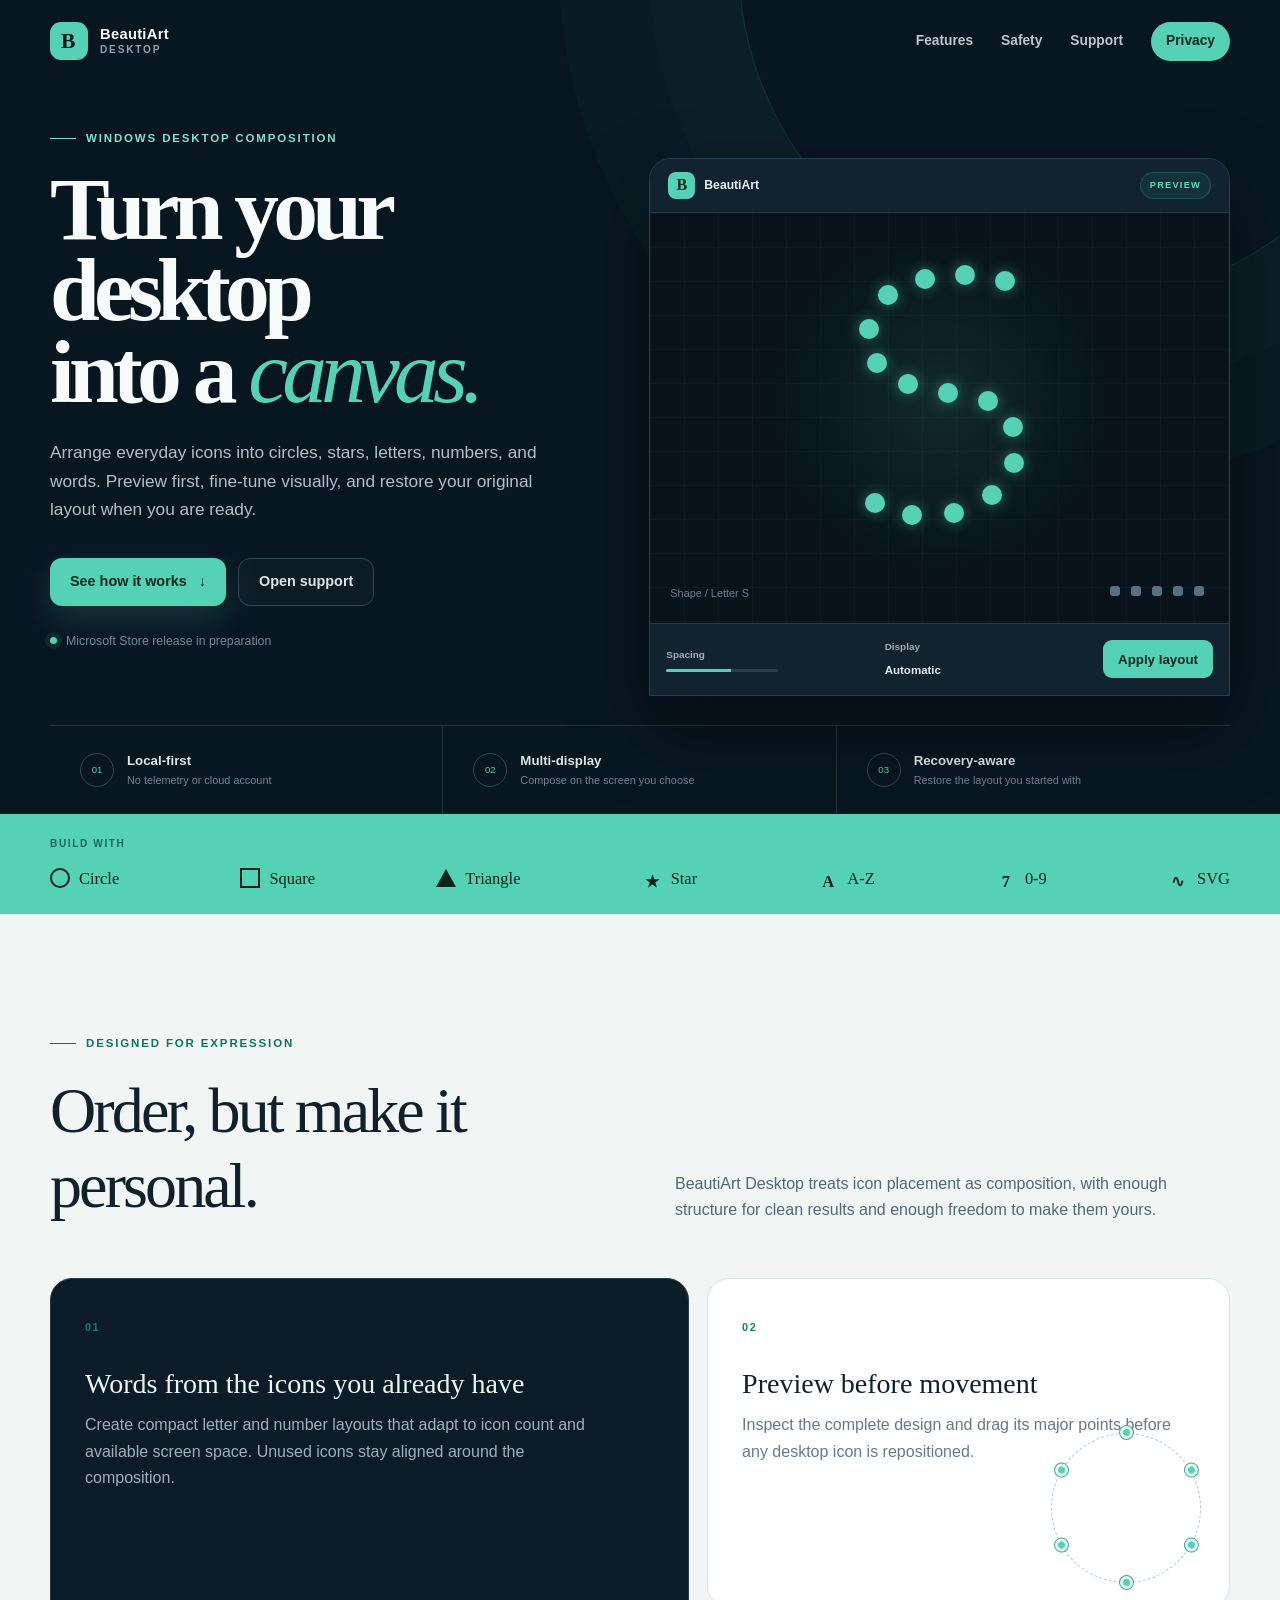
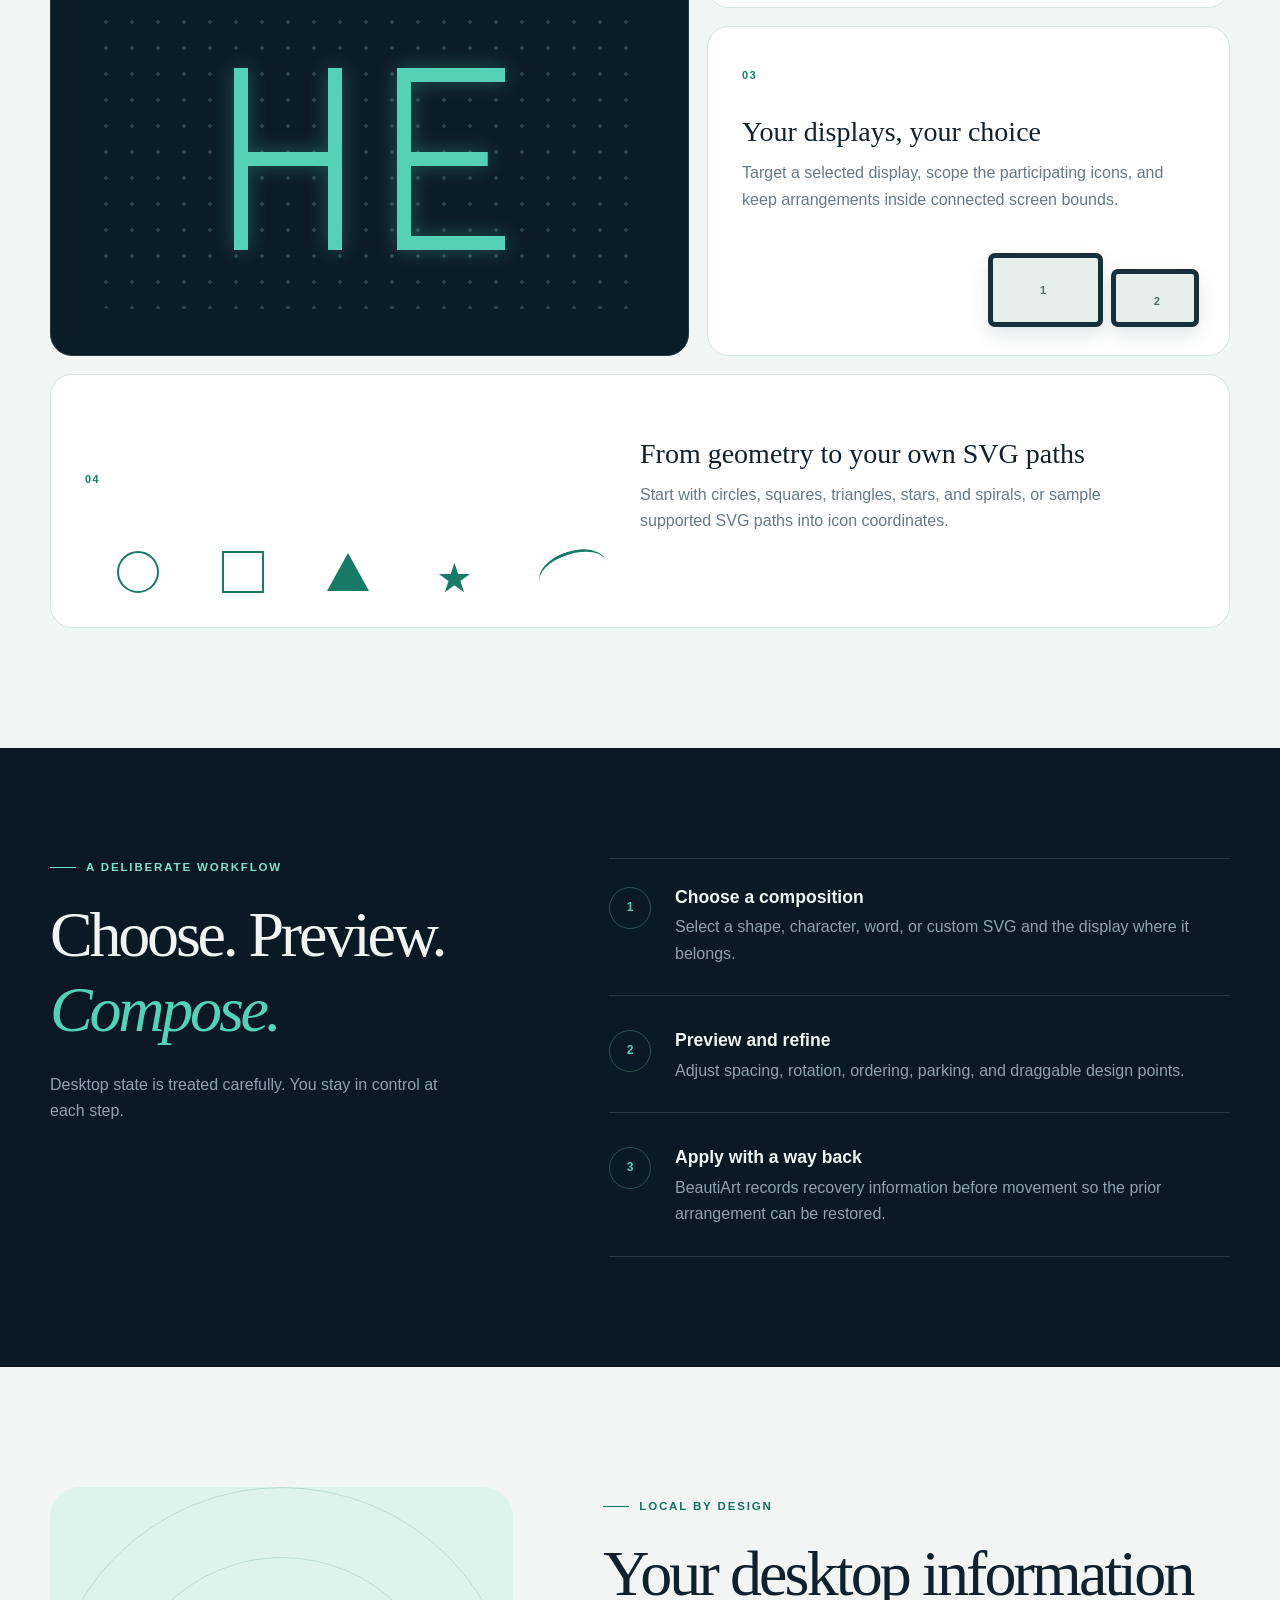
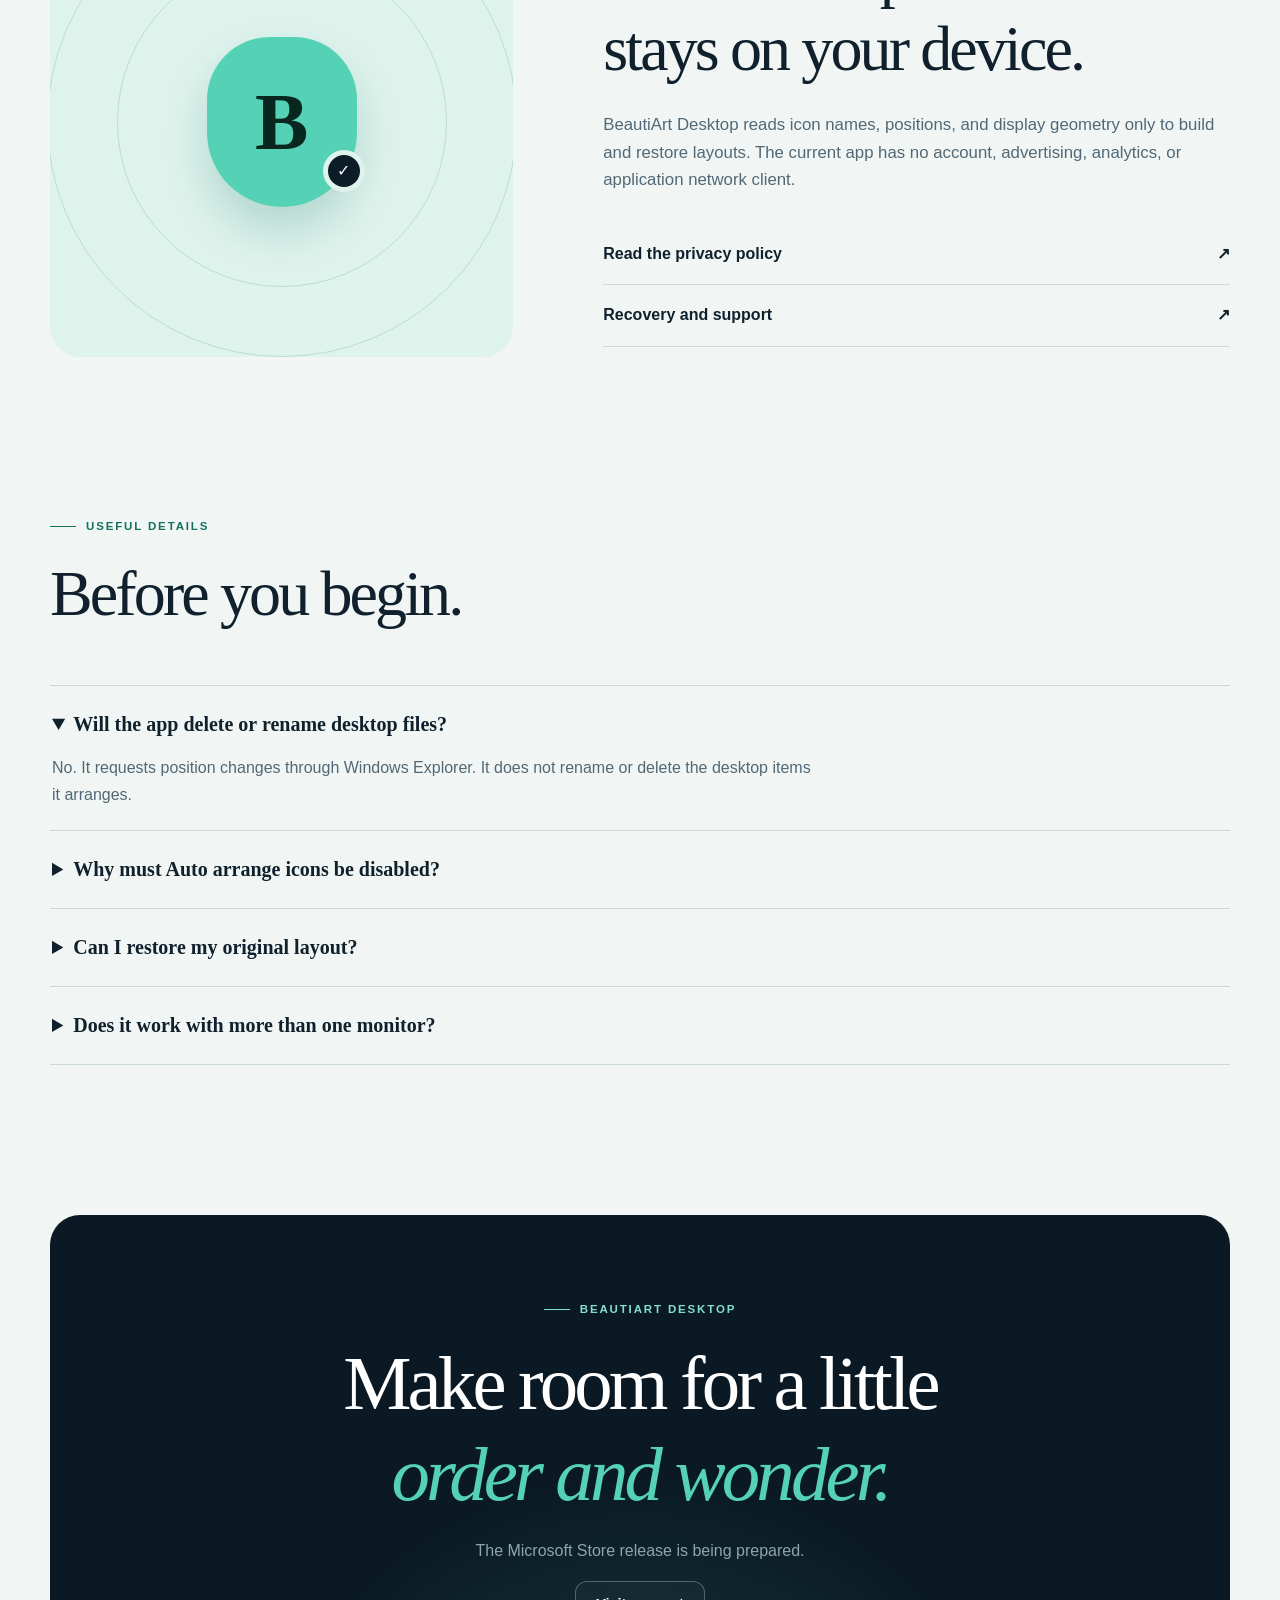
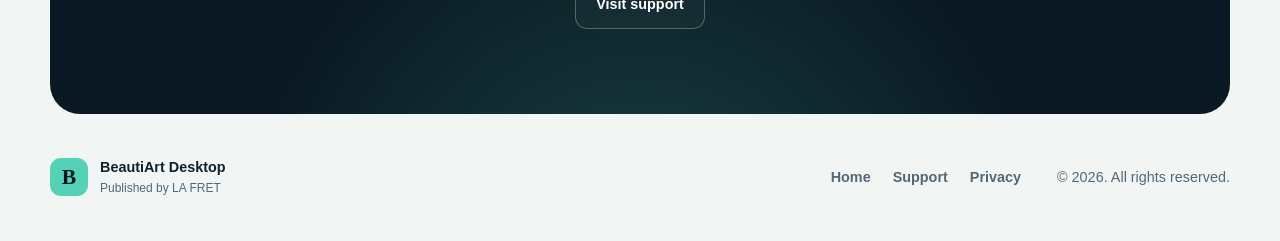
==== index.html @ b1d37833 "Add files via upload" ====
<!doctype html>
<html lang="en">
<head>
  <meta charset="utf-8">
  <meta name="viewport" content="width=device-width, initial-scale=1">
  <meta name="description" content="BeautiArt Desktop turns Windows desktop icons into geometric shapes, text, and custom visual layouts.">
  <meta name="theme-color" content="#081620">
  <meta property="og:type" content="website">
  <meta property="og:title" content="BeautiArt Desktop | Shape your desktop">
  <meta property="og:description" content="Arrange Windows desktop icons into artful shapes and words, with preview and recovery built in.">
  <meta property="og:image" content="social-card.png">
  <title>BeautiArt Desktop | Shape your desktop</title>
  <link rel="icon" type="image/png" href="favicon.png">
  <link rel="stylesheet" href="store-pages.css">
</head>
<body class="landing-page">
  <header class="landing-header">
    <nav class="site-nav" aria-label="Primary navigation">
      <a class="brand brand-link" href="index.html" aria-label="BeautiArt Desktop home">
        <span class="mark">B</span>
        <span><strong>BeautiArt</strong><small>Desktop</small></span>
      </a>
      <div class="nav-links">
        <a href="#features">Features</a>
        <a href="#safety">Safety</a>
        <a href="support.html">Support</a>
        <a class="nav-pill" href="privacy-policy.html">Privacy</a>
      </div>
    </nav>

    <div class="hero-shell">
      <div class="hero-copy">
        <p class="eyebrow"><span></span> Windows desktop composition</p>
        <h1>Turn your desktop<br>into a <em>canvas.</em></h1>
        <p class="hero-lede">Arrange everyday icons into circles, stars, letters, numbers, and words. Preview first, fine-tune visually, and restore your original layout when you are ready.</p>
        <div class="hero-actions">
          <a class="primary-button" href="#how-it-works">See how it works <span aria-hidden="true">&#8595;</span></a>
          <a class="secondary-button" href="support.html">Open support</a>
        </div>
        <div class="availability"><span></span> Microsoft Store release in preparation</div>
      </div>

      <div class="desktop-demo" aria-label="Illustration of desktop icons arranged into the letter S">
        <div class="demo-topbar">
          <span class="demo-brand"><i>B</i> BeautiArt</span>
          <span class="demo-status">PREVIEW</span>
        </div>
        <div class="demo-screen">
          <div class="demo-glow"></div>
          <svg class="shape-s" viewBox="0 0 280 300" role="img" aria-label="Icon points forming the letter S">
            <g>
              <circle cx="205" cy="34" r="10"/><circle cx="165" cy="28" r="10"/><circle cx="125" cy="32" r="10"/><circle cx="88" cy="48" r="10"/>
              <circle cx="69" cy="82" r="10"/><circle cx="77" cy="116" r="10"/><circle cx="108" cy="137" r="10"/><circle cx="148" cy="146" r="10"/>
              <circle cx="188" cy="154" r="10"/><circle cx="213" cy="180" r="10"/><circle cx="214" cy="216" r="10"/><circle cx="192" cy="248" r="10"/>
              <circle cx="154" cy="266" r="10"/><circle cx="112" cy="268" r="10"/><circle cx="75" cy="256" r="10"/>
            </g>
          </svg>
          <div class="parked-icons" aria-hidden="true"><i></i><i></i><i></i><i></i><i></i></div>
          <span class="screen-label">Shape / Letter S</span>
        </div>
        <div class="demo-controls" aria-hidden="true">
          <span><b>Spacing</b><i></i></span>
          <span><b>Display</b><strong>Automatic</strong></span>
          <button>Apply layout</button>
        </div>
      </div>
    </div>

    <div class="trust-row" aria-label="Product principles">
      <span><i class="trust-icon">01</i><strong>Local-first</strong><small>No telemetry or cloud account</small></span>
      <span><i class="trust-icon">02</i><strong>Multi-display</strong><small>Compose on the screen you choose</small></span>
      <span><i class="trust-icon">03</i><strong>Recovery-aware</strong><small>Restore the layout you started with</small></span>
    </div>
  </header>

  <main class="landing-main">
    <section class="shape-marquee" aria-label="Available layout types">
      <p>Build with</p>
      <div class="shape-list">
        <span><i class="circle-shape"></i> Circle</span>
        <span><i class="square-shape"></i> Square</span>
        <span><i class="triangle-shape"></i> Triangle</span>
        <span><i class="star-shape">&#9733;</i> Star</span>
        <span><i class="letter-shape">A</i> A-Z</span>
        <span><i class="letter-shape">7</i> 0-9</span>
        <span><i class="path-shape">&#8767;</i> SVG</span>
      </div>
    </section>

    <section class="landing-section feature-section" id="features">
      <div class="section-heading">
        <p class="eyebrow dark"><span></span> Designed for expression</p>
        <h2>Order, but make it personal.</h2>
        <p>BeautiArt Desktop treats icon placement as composition, with enough structure for clean results and enough freedom to make them yours.</p>
      </div>
      <div class="feature-grid">
        <article class="feature-card feature-card-large">
          <span class="feature-number">01</span>
          <h3>Words from the icons you already have</h3>
          <p>Create compact letter and number layouts that adapt to icon count and available screen space. Unused icons stay aligned around the composition.</p>
          <div class="word-demo" aria-hidden="true">
            <span class="h-letter"></span><span class="e-letter"></span>
          </div>
        </article>
        <article class="feature-card">
          <span class="feature-number">02</span>
          <h3>Preview before movement</h3>
          <p>Inspect the complete design and drag its major points before any desktop icon is repositioned.</p>
          <div class="mini-preview" aria-hidden="true"><i></i><i></i><i></i><i></i><i></i><i></i></div>
        </article>
        <article class="feature-card">
          <span class="feature-number">03</span>
          <h3>Your displays, your choice</h3>
          <p>Target a selected display, scope the participating icons, and keep arrangements inside connected screen bounds.</p>
          <div class="monitor-demo" aria-hidden="true"><i></i><i></i><b>1</b><b>2</b></div>
        </article>
        <article class="feature-card feature-card-wide">
          <span class="feature-number">04</span>
          <div><h3>From geometry to your own SVG paths</h3><p>Start with circles, squares, triangles, stars, and spirals, or sample supported SVG paths into icon coordinates.</p></div>
          <div class="geometry-row" aria-hidden="true"><i class="circle-shape"></i><i class="square-shape"></i><i class="triangle-shape"></i><i class="star-shape">&#9733;</i><i class="path-line"></i></div>
        </article>
      </div>
    </section>

    <section class="how-section" id="how-it-works">
      <div class="how-intro">
        <p class="eyebrow"><span></span> A deliberate workflow</p>
        <h2>Choose. Preview.<br><em>Compose.</em></h2>
        <p>Desktop state is treated carefully. You stay in control at each step.</p>
      </div>
      <ol class="steps">
        <li><span>1</span><div><h3>Choose a composition</h3><p>Select a shape, character, word, or custom SVG and the display where it belongs.</p></div></li>
        <li><span>2</span><div><h3>Preview and refine</h3><p>Adjust spacing, rotation, ordering, parking, and draggable design points.</p></div></li>
        <li><span>3</span><div><h3>Apply with a way back</h3><p>BeautiArt records recovery information before movement so the prior arrangement can be restored.</p></div></li>
      </ol>
    </section>

    <section class="safety-section landing-section" id="safety">
      <div class="safety-visual" aria-hidden="true">
        <div class="orbit orbit-one"></div><div class="orbit orbit-two"></div>
        <div class="shield"><span>B</span><i>&#10003;</i></div>
      </div>
      <div class="safety-copy">
        <p class="eyebrow dark"><span></span> Local by design</p>
        <h2>Your desktop information stays on your device.</h2>
        <p>BeautiArt Desktop reads icon names, positions, and display geometry only to build and restore layouts. The current app has no account, advertising, analytics, or application network client.</p>
        <div class="safety-links">
          <a href="privacy-policy.html">Read the privacy policy <span>&#8599;</span></a>
          <a href="support.html">Recovery and support <span>&#8599;</span></a>
        </div>
      </div>
    </section>

    <section class="faq-section landing-section">
      <div class="section-heading compact">
        <p class="eyebrow dark"><span></span> Useful details</p>
        <h2>Before you begin.</h2>
      </div>
      <div class="faq-list">
        <details open><summary>Will the app delete or rename desktop files?</summary><p>No. It requests position changes through Windows Explorer. It does not rename or delete the desktop items it arranges.</p></details>
        <details><summary>Why must Auto arrange icons be disabled?</summary><p>Windows Explorer can override custom positions while Auto arrange is enabled. Align icons to grid may remain enabled.</p></details>
        <details><summary>Can I restore my original layout?</summary><p>Yes. Recovery data is prepared before the first Apply operation, and the app provides Restore and startup recovery choices.</p></details>
        <details><summary>Does it work with more than one monitor?</summary><p>BeautiArt detects connected displays and supports explicit display targeting. Final supported configurations will be listed in the Microsoft Store.</p></details>
      </div>
    </section>

    <section class="closing-cta">
      <p class="eyebrow"><span></span> BeautiArt Desktop</p>
      <h2>Make room for a little<br><em>order and wonder.</em></h2>
      <p>The Microsoft Store release is being prepared.</p>
      <a class="secondary-button light" href="support.html">Visit support</a>
    </section>
  </main>

  <footer class="site-footer">
    <div class="footer-brand"><span class="mark">B</span><div><strong>BeautiArt Desktop</strong><small>Published by LA FRET</small></div></div>
    <div class="footer-links"><a href="index.html">Home</a><a href="support.html">Support</a><a href="privacy-policy.html">Privacy</a></div>
    <p>&copy; 2026. All rights reserved.</p>
  </footer>
</body>
</html>
---- store-pages.css ----
:root {
  color-scheme: light;
  --ink: #10212d;
  --muted: #526876;
  --paper: #f7faf8;
  --panel: #ffffff;
  --accent: #167d6b;
  --accent-soft: #d9f4eb;
  --line: #d9e4e1;
  --navy: #0a1621;
}

* { box-sizing: border-box; }

html, body {
  width: 100%;
  max-width: 100%;
}

body {
  margin: 0;
  overflow-x: hidden;
  color: var(--ink);
  background:
    radial-gradient(circle at 85% 8%, rgba(71, 203, 171, 0.18), transparent 30rem),
    linear-gradient(180deg, #edf7f3 0, var(--paper) 28rem);
  font-family: Aptos, "Segoe UI Variable", "Segoe UI", sans-serif;
  line-height: 1.65;
}

header {
  color: #f7fbfa;
  background: var(--navy);
  border-bottom: 4px solid #51d1b2;
}

.header-inner, main, footer {
  width: calc(100% - 40px);
  max-width: 920px;
  margin: 0 auto;
}

.header-inner { padding: 58px 0 46px; }

.brand {
  display: inline-flex;
  align-items: center;
  gap: 12px;
  color: #9ee9d7;
  font-size: 0.8rem;
  font-weight: 750;
  letter-spacing: 0.14em;
  text-transform: uppercase;
}

.mark {
  display: grid;
  width: 38px;
  height: 38px;
  place-items: center;
  color: var(--navy);
  background: #55d2b5;
  border-radius: 11px;
  font-family: Georgia, serif;
  font-size: 1.35rem;
  font-weight: 700;
}

h1, h2, h3 { line-height: 1.18; }

h1 {
  max-width: 720px;
  margin: 24px 0 10px;
  font-family: Georgia, "Times New Roman", serif;
  font-size: clamp(2.4rem, 6vw, 4.6rem);
  font-weight: 600;
  letter-spacing: -0.04em;
}

.lede {
  max-width: 700px;
  margin: 0;
  color: #b9c9d2;
  font-size: 1.08rem;
}

main { padding: 44px 0 70px; }

.notice, section {
  width: 100%;
  min-width: 0;
  max-width: 100%;
  margin-bottom: 22px;
  padding: 25px 28px;
  background: rgba(255, 255, 255, 0.96);
  border: 1px solid var(--line);
  border-radius: 18px;
  box-shadow: 0 14px 45px rgba(17, 48, 55, 0.06);
}

.notice {
  background: var(--accent-soft);
  border-color: #a4dfd0;
}

h2 { margin: 0 0 12px; font-size: 1.35rem; }
h3 { margin: 22px 0 7px; font-size: 1rem; }
p, ul, ol { margin-top: 0; }
li + li { margin-top: 6px; }
a { color: var(--accent); font-weight: 650; }

code {
  padding: 2px 6px;
  overflow-wrap: anywhere;
  word-break: break-all;
  white-space: normal;
  color: #164f45;
  background: #e3f1ed;
  border-radius: 6px;
}

footer {
  padding: 0 0 50px;
  color: var(--muted);
  font-size: 0.9rem;
}

@media (max-width: 620px) {
  .header-inner, main, footer { width: calc(100% - 24px); }
  .header-inner { padding: 38px 0 32px; }
  .notice, section { padding: 21px 19px; border-radius: 14px; }
  .notice code { display: block; margin-top: 8px; }
}

/* Shared navigation and footer */
.site-nav {
  display: flex;
  width: min(1180px, calc(100% - 48px));
  margin: 0 auto;
  padding: 22px 0;
  align-items: center;
  justify-content: space-between;
  gap: 24px;
}

.brand-link { color: inherit; text-decoration: none; }
.brand-link > span:last-child { display: grid; line-height: 1.05; }
.brand-link strong { color: #f6fbfa; font-size: 0.92rem; letter-spacing: 0.02em; text-transform: none; }
.brand-link small { margin-top: 3px; color: #8ca3b2; font-size: 0.63rem; letter-spacing: 0.18em; text-transform: uppercase; }

.nav-links { display: flex; align-items: center; gap: 28px; }
.nav-links a { color: #b7c8d1; font-size: 0.86rem; text-decoration: none; transition: color 160ms ease; }
.nav-links a:hover { color: #ffffff; }
.nav-links .nav-pill { padding: 8px 15px; color: #08271f; background: #55d2b5; border-radius: 999px; }
.nav-links .nav-pill:hover { color: #08271f; background: #75e1c7; }

.site-footer {
  display: grid;
  grid-template-columns: 1fr auto auto;
  width: min(1180px, calc(100% - 48px));
  max-width: none;
  padding: 42px 0;
  align-items: center;
  gap: 36px;
}

.footer-brand { display: flex; align-items: center; gap: 12px; }
.footer-brand div { display: grid; }
.footer-brand strong { color: var(--ink); }
.footer-brand small { color: var(--muted); }
.footer-links { display: flex; gap: 22px; }
.footer-links a { color: var(--muted); text-decoration: none; }
.site-footer > p { margin: 0; }

/* Landing page */
.landing-page { background: #f1f6f4; }
.landing-header { overflow: hidden; background: #081620; border-bottom: 0; }
.landing-header::before {
  position: absolute;
  width: 680px;
  height: 680px;
  top: -380px;
  right: -140px;
  content: "";
  border: 1px solid rgba(83, 214, 181, 0.16);
  border-radius: 50%;
  box-shadow: 0 0 0 90px rgba(83, 214, 181, 0.025), 0 0 0 180px rgba(83, 214, 181, 0.02);
  pointer-events: none;
}

.hero-shell {
  display: grid;
  grid-template-columns: minmax(0, 0.95fr) minmax(500px, 1.05fr);
  width: min(1180px, calc(100% - 48px));
  margin: 46px auto 0;
  align-items: center;
  gap: 74px;
}

.hero-copy { position: relative; z-index: 2; padding-bottom: 74px; animation: rise-in 700ms ease both; }
.eyebrow { display: flex; margin: 0 0 20px; align-items: center; gap: 10px; color: #83e0ca; font-size: 0.72rem; font-weight: 750; letter-spacing: 0.16em; text-transform: uppercase; }
.eyebrow span { width: 26px; height: 1px; background: currentColor; }
.eyebrow.dark { color: #14705f; }
.hero-copy h1 { margin: 0 0 26px; font-size: clamp(3.8rem, 7vw, 6.7rem); line-height: 0.91; letter-spacing: -0.065em; }
.hero-copy h1 em, .how-intro h2 em, .closing-cta h2 em { color: #55d2b5; font-weight: 400; }
.hero-lede { max-width: 590px; color: #afc0ca; font-size: 1.08rem; }
.hero-actions { display: flex; margin-top: 34px; gap: 12px; flex-wrap: wrap; }
.primary-button, .secondary-button { display: inline-flex; min-height: 48px; padding: 0 20px; align-items: center; justify-content: center; gap: 12px; border-radius: 12px; font-size: 0.9rem; font-weight: 750; text-decoration: none; }
.primary-button { color: #08271f; background: #55d2b5; box-shadow: 0 12px 35px rgba(83, 210, 181, 0.18); }
.secondary-button { color: #d8e5e8; border: 1px solid #314653; background: rgba(255,255,255,0.025); }
.secondary-button.light { color: #ffffff; border-color: rgba(255,255,255,0.28); }
.availability { display: flex; margin-top: 25px; align-items: center; gap: 9px; color: #728995; font-size: 0.77rem; }
.availability span { width: 7px; height: 7px; background: #55d2b5; border-radius: 50%; box-shadow: 0 0 0 5px rgba(83, 210, 181, 0.09); }

.desktop-demo { position: relative; z-index: 2; overflow: hidden; color: #e7eff2; background: #0d1d28; border: 1px solid #29404e; border-radius: 22px 22px 0 0; box-shadow: 0 34px 80px rgba(0,0,0,0.38); animation: rise-in 800ms 120ms ease both; }
.demo-topbar { display: flex; height: 54px; padding: 0 18px; align-items: center; justify-content: space-between; border-bottom: 1px solid #243845; background: #10232f; }
.demo-brand { display: flex; align-items: center; gap: 9px; font-size: 0.76rem; font-weight: 700; }
.demo-brand i { display: grid; width: 27px; height: 27px; place-items: center; color: #08271f; background: #55d2b5; border-radius: 8px; font-family: Georgia, serif; font-size: 1rem; font-style: normal; }
.demo-status { padding: 5px 9px; color: #64dabb; background: rgba(83,214,181,0.08); border: 1px solid rgba(83,214,181,0.2); border-radius: 99px; font-size: 0.58rem; font-weight: 800; letter-spacing: 0.13em; }
.demo-screen { position: relative; height: 410px; overflow: hidden; background-color: #07121a; background-image: linear-gradient(rgba(130,161,174,.045) 1px, transparent 1px), linear-gradient(90deg, rgba(130,161,174,.045) 1px, transparent 1px); background-size: 34px 34px; }
.demo-glow { position: absolute; width: 370px; height: 370px; left: 50%; top: 46%; transform: translate(-50%,-50%); background: radial-gradient(circle, rgba(83,214,181,.12), transparent 66%); }
.shape-s { position: absolute; width: 280px; height: 300px; left: 50%; top: 45%; transform: translate(-50%,-50%); }
.shape-s circle { fill: #55d2b5; filter: drop-shadow(0 0 7px rgba(83,214,181,.46)); }
.parked-icons { position: absolute; display: flex; right: 25px; bottom: 27px; gap: 11px; }
.parked-icons i { width: 10px; height: 10px; background: #597080; border-radius: 3px; }
.screen-label { position: absolute; left: 20px; bottom: 20px; color: #68818f; font-size: .68rem; }
.demo-controls { display: grid; grid-template-columns: 1fr 1fr auto; min-height: 72px; padding: 13px 16px; align-items: center; gap: 15px; border-top: 1px solid #243845; background: #10232f; }
.demo-controls span { display: grid; gap: 6px; color: #76909e; font-size: .62rem; }
.demo-controls b { color: #9bb0ba; font-weight: 600; }
.demo-controls span i { display: block; width: 112px; height: 3px; background: linear-gradient(90deg,#55d2b5 58%,#2a404c 58%); border-radius: 3px; }
.demo-controls span strong { color: #dce7ea; font-size: .72rem; }
.demo-controls button { height: 38px; padding: 0 15px; color: #08271f; background: #55d2b5; border: 0; border-radius: 9px; font-weight: 800; }

.trust-row { display: grid; grid-template-columns: repeat(3,1fr); width: min(1180px, calc(100% - 48px)); margin: 0 auto; border-top: 1px solid #203541; }
.trust-row > span { display: grid; grid-template-columns: auto 1fr; padding: 24px 30px; align-items: center; column-gap: 13px; border-right: 1px solid #203541; }
.trust-row > span:last-child { border-right: 0; }
.trust-row strong { color: #dbe6e9; font-size: .83rem; }
.trust-row small { grid-column: 2; color: #708793; font-size: .68rem; }
.trust-icon { grid-row: 1 / 3; display: grid; width: 34px; height: 34px; place-items: center; color: #55d2b5; border: 1px solid #2c4b50; border-radius: 50%; font-size: .6rem; font-style: normal; }

.landing-main { width: 100%; max-width: none; padding: 0; }
.shape-marquee { width: 100%; max-width: none; margin: 0; padding: 22px max(24px, calc((100% - 1180px)/2)); background: #55d2b5; border: 0; border-radius: 0; box-shadow: none; }
.shape-marquee > p { margin: 0 0 12px; color: #1a6657; font-size: .63rem; font-weight: 800; letter-spacing: .16em; text-transform: uppercase; }
.shape-list { display: flex; align-items: center; justify-content: space-between; gap: 26px; overflow: hidden; color: #09241e; font-family: Georgia,serif; font-size: 1.03rem; }
.shape-list span { display: flex; align-items: center; gap: 9px; white-space: nowrap; }
.shape-list i, .geometry-row i { display: inline-grid; width: 20px; height: 20px; place-items: center; flex: 0 0 auto; font-style: normal; }
.circle-shape { border: 2px solid currentColor; border-radius: 50%; }
.square-shape { border: 2px solid currentColor; }
.triangle-shape { width: 0!important; height: 0!important; border-right: 10px solid transparent; border-bottom: 18px solid currentColor; border-left: 10px solid transparent; }
.star-shape, .letter-shape, .path-shape { font-family: Georgia,serif; font-weight: 700; }

.landing-section { width: min(1180px, calc(100% - 48px)); max-width: none; margin: 0 auto; padding: 120px 0; background: transparent; border: 0; border-radius: 0; box-shadow: none; }
.section-heading { display: grid; grid-template-columns: 1fr 1fr; margin-bottom: 54px; align-items: end; column-gap: 70px; }
.section-heading .eyebrow { grid-column: 1 / -1; }
.section-heading h2 { margin: 0; font-family: Georgia,serif; font-size: clamp(2.5rem,5vw,4.5rem); font-weight: 500; letter-spacing: -.045em; }
.section-heading > p:last-child { margin: 0; color: var(--muted); }
.section-heading.compact { grid-template-columns: 1fr; }

.feature-grid { display: grid; grid-template-columns: 1.1fr .9fr; gap: 18px; }
.feature-card { position: relative; min-height: 330px; overflow: hidden; padding: 34px; background: #ffffff; border: 1px solid #d8e4e0; border-radius: 22px; }
.feature-card-large { grid-row: span 2; min-height: 678px; background: #0c1c27; border-color: #243945; color: #edf5f4; }
.feature-card-wide { grid-column: 1 / -1; display: grid; grid-template-columns: 1fr 1fr; min-height: 230px; align-items: center; }
.feature-card h3 { max-width: 460px; margin: 28px 0 12px; font-family: Georgia,serif; font-size: 1.75rem; font-weight: 500; }
.feature-card p { max-width: 510px; color: #667985; }
.feature-card-large p { color: #9db1bc; }
.feature-number { color: #13806a; font-size: .68rem; font-weight: 800; letter-spacing: .14em; }
.word-demo { position: absolute; display: flex; left: 42px; right: 42px; bottom: 46px; height: 300px; align-items: center; justify-content: center; gap: 55px; background-image: radial-gradient(circle,#2b424e 2px,transparent 2px); background-size: 26px 26px; border-radius: 18px; }
.h-letter, .e-letter { position: relative; width: 108px; height: 182px; background-repeat: no-repeat; filter: drop-shadow(0 0 10px rgba(83,214,181,.32)); }
.h-letter { background: linear-gradient(#55d2b5,#55d2b5) 0 0/14px 100%, linear-gradient(#55d2b5,#55d2b5) 100% 0/14px 100%, linear-gradient(#55d2b5,#55d2b5) 0 50%/100% 14px; background-repeat:no-repeat; }
.e-letter { background: linear-gradient(#55d2b5,#55d2b5) 0 0/14px 100%, linear-gradient(#55d2b5,#55d2b5) 0 0/100% 14px, linear-gradient(#55d2b5,#55d2b5) 0 50%/84% 14px, linear-gradient(#55d2b5,#55d2b5) 0 100%/100% 14px; background-repeat:no-repeat; }
.mini-preview { position:absolute; display:grid; width:150px; height:150px; right:28px; bottom:24px; place-items:center; border:1px dashed #a8c8bf; border-radius:50%; }
.mini-preview i { position:absolute; width:13px; height:13px; background:#55d2b5; border:3px solid #e4f8f3; border-radius:50%; box-shadow:0 0 0 1px #38a98d; }
.mini-preview i:nth-child(1){transform:translateY(-75px)} .mini-preview i:nth-child(2){transform:rotate(60deg) translateY(-75px)} .mini-preview i:nth-child(3){transform:rotate(120deg) translateY(-75px)} .mini-preview i:nth-child(4){transform:rotate(180deg) translateY(-75px)} .mini-preview i:nth-child(5){transform:rotate(240deg) translateY(-75px)} .mini-preview i:nth-child(6){transform:rotate(300deg) translateY(-75px)}
.monitor-demo { position:absolute; display:flex; right:30px; bottom:28px; align-items:end; gap:8px; }
.monitor-demo i { display:block; width:115px; height:74px; background:#e5efec; border:5px solid #18303b; border-radius:7px; box-shadow:0 8px 18px rgba(18,47,55,.12); }
.monitor-demo i:nth-child(2){width:88px;height:58px}.monitor-demo b{position:absolute;color:#50706a;font-size:.7rem}.monitor-demo b:nth-of-type(1){left:52px;top:28px}.monitor-demo b:nth-of-type(2){right:39px;top:39px}
.geometry-row { display:flex; justify-content:space-around; align-items:center; color:#177b68; }
.geometry-row i { width:42px; height:42px; font-size:2.2rem; }
.geometry-row .triangle-shape { border-right-width:21px; border-bottom-width:38px; border-left-width:21px; }
.path-line { width:70px!important; border-top:3px solid currentColor; border-radius:50%; transform:rotate(-18deg); }

.how-section { display:grid; grid-template-columns:.85fr 1.15fr; width:100%; max-width:none; margin:0; padding:110px max(24px,calc((100% - 1180px)/2)); gap:100px; color:#eef5f4; background:#0a1923; border:0; border-radius:0; box-shadow:none; }
.how-intro h2 { margin:0 0 24px; font-family:Georgia,serif; font-size:clamp(3rem,5vw,5.2rem); font-weight:500; letter-spacing:-.05em; }
.how-intro > p:last-child { max-width:420px; color:#8ea3ae; }
.steps { margin:0; padding:0; list-style:none; }
.steps li { display:grid; grid-template-columns:auto 1fr; padding:28px 0; gap:24px; border-bottom:1px solid #233844; }
.steps li:first-child { border-top:1px solid #233844; }
.steps li > span { display:grid; width:42px; height:42px; place-items:center; color:#55d2b5; border:1px solid #31504f; border-radius:50%; font-size:.75rem; font-weight:800; }
.steps h3 { margin:0 0 7px; color:#eef5f4; font-size:1.1rem; }
.steps p { margin:0; color:#8ea3ae; }

.safety-section { display:grid; grid-template-columns:.85fr 1.15fr; align-items:center; gap:90px; }
.safety-visual { position:relative; display:grid; min-height:470px; place-items:center; overflow:hidden; background:#dff3ed; border-radius:30px; }
.orbit { position:absolute; border:1px solid rgba(20,112,95,.18); border-radius:50%; }
.orbit-one{width:330px;height:330px}.orbit-two{width:470px;height:470px}
.shield { position:relative; display:grid; width:150px; height:170px; place-items:center; color:#08271f; background:#55d2b5; border-radius:72px 72px 86px 86px; box-shadow:0 24px 45px rgba(20,112,95,.22); }
.shield span { font-family:Georgia,serif;font-size:5rem;font-weight:700; }
.shield i { position:absolute; display:grid; width:42px; height:42px; right:-8px; bottom:15px; place-items:center; color:#fff; background:#0c1d27; border:5px solid #dff3ed; border-radius:50%; font-style:normal; }
.safety-copy h2 { margin:0 0 24px; font-family:Georgia,serif; font-size:clamp(2.7rem,5vw,4.5rem); font-weight:500; letter-spacing:-.045em; }
.safety-copy > p:not(.eyebrow) { color:var(--muted); font-size:1.05rem; }
.safety-links { display:grid; margin-top:30px; }
.safety-links a { display:flex; padding:17px 0; justify-content:space-between; color:var(--ink); border-bottom:1px solid #cadbd6; text-decoration:none; }

.faq-section { padding-top:40px; }
.faq-list { border-top:1px solid #c9dad5; }
.faq-list details { padding:22px 2px; border-bottom:1px solid #c9dad5; }
.faq-list summary { cursor:pointer; color:var(--ink); font-family:Georgia,serif; font-size:1.25rem; font-weight:600; }
.faq-list details p { max-width:760px; margin:14px 0 0; color:var(--muted); }

.closing-cta { width:calc(100% - 48px); max-width:1180px; margin:30px auto 0; padding:85px 40px; color:#fff; text-align:center; background:radial-gradient(circle at 50% 130%,rgba(83,214,181,.22),transparent 45%),#0a1923; border:0; border-radius:30px; box-shadow:none; }
.closing-cta .eyebrow { justify-content:center; }
.closing-cta h2 { margin:0 0 18px; font-family:Georgia,serif; font-size:clamp(3rem,6vw,5.5rem); font-weight:500; letter-spacing:-.05em; }
.closing-cta > p:not(.eyebrow) { color:#8ea4ae; }

.error-page { display:grid; min-height:100vh; place-items:center; color:#edf6f3; background:radial-gradient(circle at 50% 30%,rgba(83,214,181,.12),transparent 28rem),#081620; }
.error-card { width:min(620px,calc(100% - 40px)); max-width:none; padding:50px; text-align:center; background:#0d202b; border:1px solid #29404e; border-radius:26px; }
.error-card .brand { justify-content:center; }
.error-code { margin:55px 0 0; color:#55d2b5; font-size:.72rem; font-weight:800; letter-spacing:.2em; }
.error-card h1 { margin:12px 0; font-size:clamp(2.5rem,7vw,4.5rem); }
.error-card > p:not(.error-code) { color:#96aab4; }
.error-card .primary-button { margin-top:20px; }

@keyframes rise-in { from { opacity:0; transform:translateY(22px); } to { opacity:1; transform:translateY(0); } }

@media (max-width: 920px) {
  .hero-shell { grid-template-columns:1fr; gap:20px; }
  .hero-copy { padding:35px 0 30px; }
  .desktop-demo { max-width:680px; margin:0 auto; }
  .trust-row { grid-template-columns:1fr; }
  .trust-row > span { border-right:0; border-bottom:1px solid #203541; }
  .section-heading, .how-section, .safety-section { grid-template-columns:1fr; }
  .how-section { gap:45px; }
  .feature-grid { grid-template-columns:1fr; }
  .feature-card-large { grid-row:auto; min-height:640px; }
  .feature-card-wide { grid-column:auto; }
  .site-footer { grid-template-columns:1fr auto; }
  .site-footer > p { grid-column:1/-1; }
}

@media (max-width: 680px) {
  .site-nav { width:calc(100% - 28px); }
  .nav-links { gap:10px; }
  .nav-links a:not(.nav-pill) { display:none; }
  .hero-shell, .trust-row, .landing-section { width:calc(100% - 28px); }
  .hero-shell { margin-top:12px; }
  .hero-copy h1 { font-size:3.5rem; }
  .desktop-demo { border-radius:16px 16px 0 0; }
  .demo-screen { height:350px; }
  .demo-controls { grid-template-columns:1fr auto; }
  .demo-controls span:nth-child(2) { display:none; }
  .shape-list { justify-content:flex-start; overflow-x:auto; scrollbar-width:none; }
  .shape-marquee { padding-inline:14px; }
  .landing-section { padding:80px 0; }
  .section-heading { display:block; }
  .section-heading h2 { margin-bottom:18px; }
  .feature-card { padding:26px; }
  .feature-card-large { min-height:560px; }
  .word-demo { left:22px; right:22px; height:260px; gap:30px; }
  .h-letter,.e-letter { width:84px;height:150px; }
  .feature-card-wide { display:block; }
  .geometry-row { margin-top:35px; }
  .how-section { padding:80px 20px; }
  .safety-section { gap:44px; }
  .safety-visual { min-height:360px; }
  .closing-cta { width:calc(100% - 28px); padding:64px 20px; border-radius:22px; }
  .site-footer { grid-template-columns:1fr; width:calc(100% - 28px); }
  .footer-links { flex-wrap:wrap; }
}

@media (prefers-reduced-motion: reduce) {
  *, *::before, *::after { scroll-behavior:auto!important; animation-duration:1ms!important; animation-iteration-count:1!important; transition-duration:1ms!important; }
}
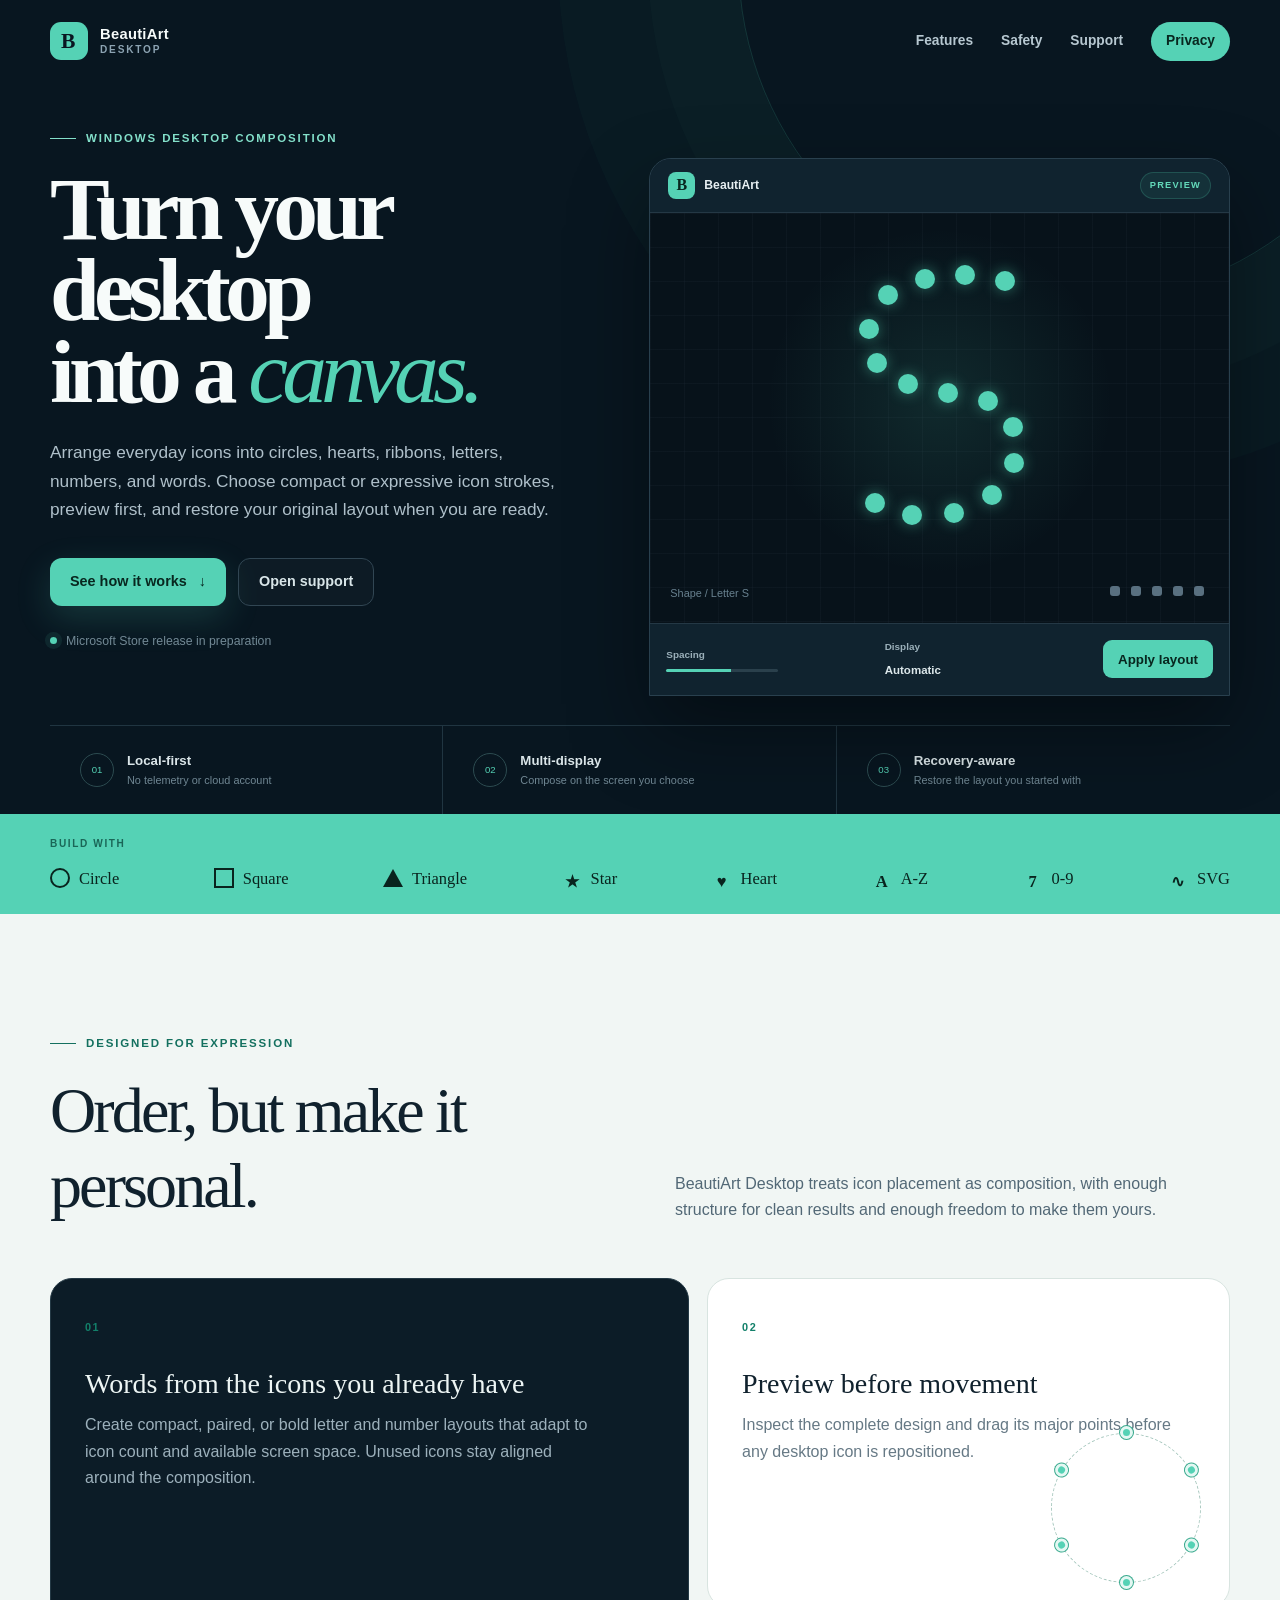
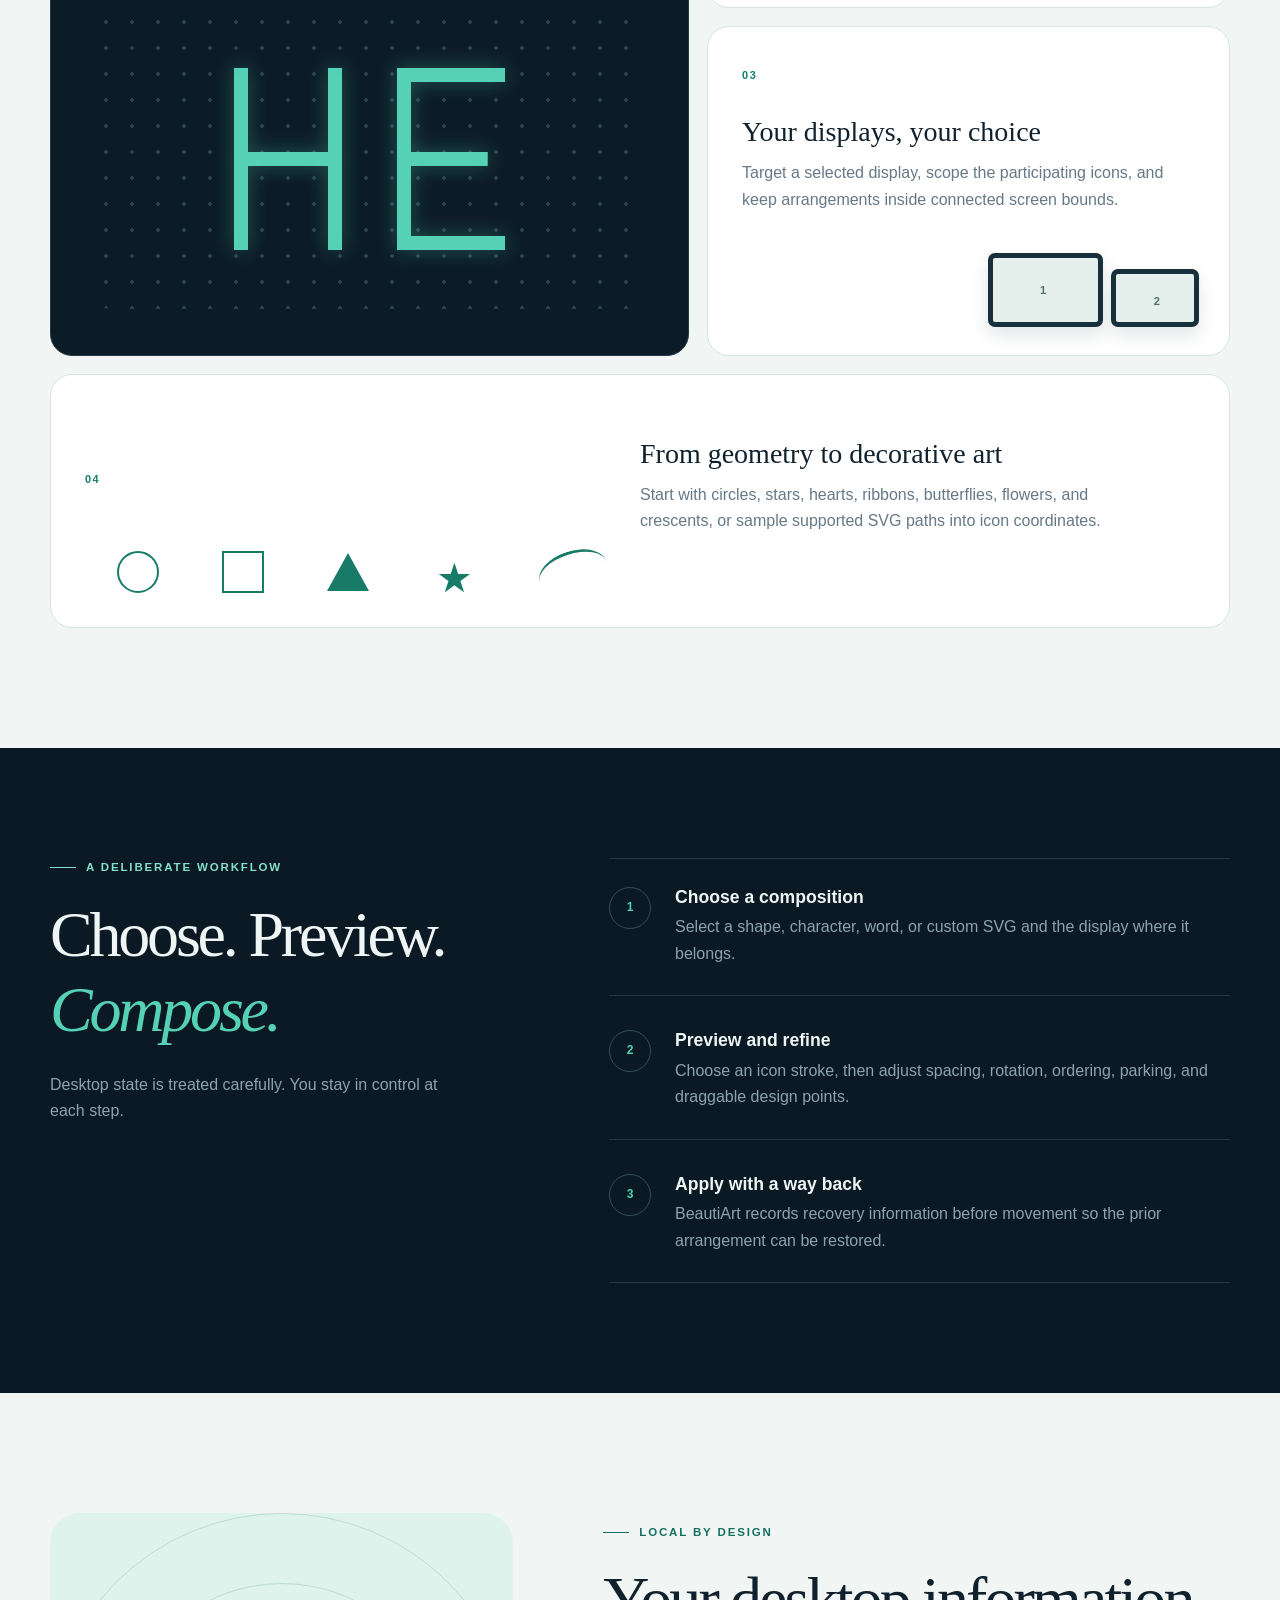
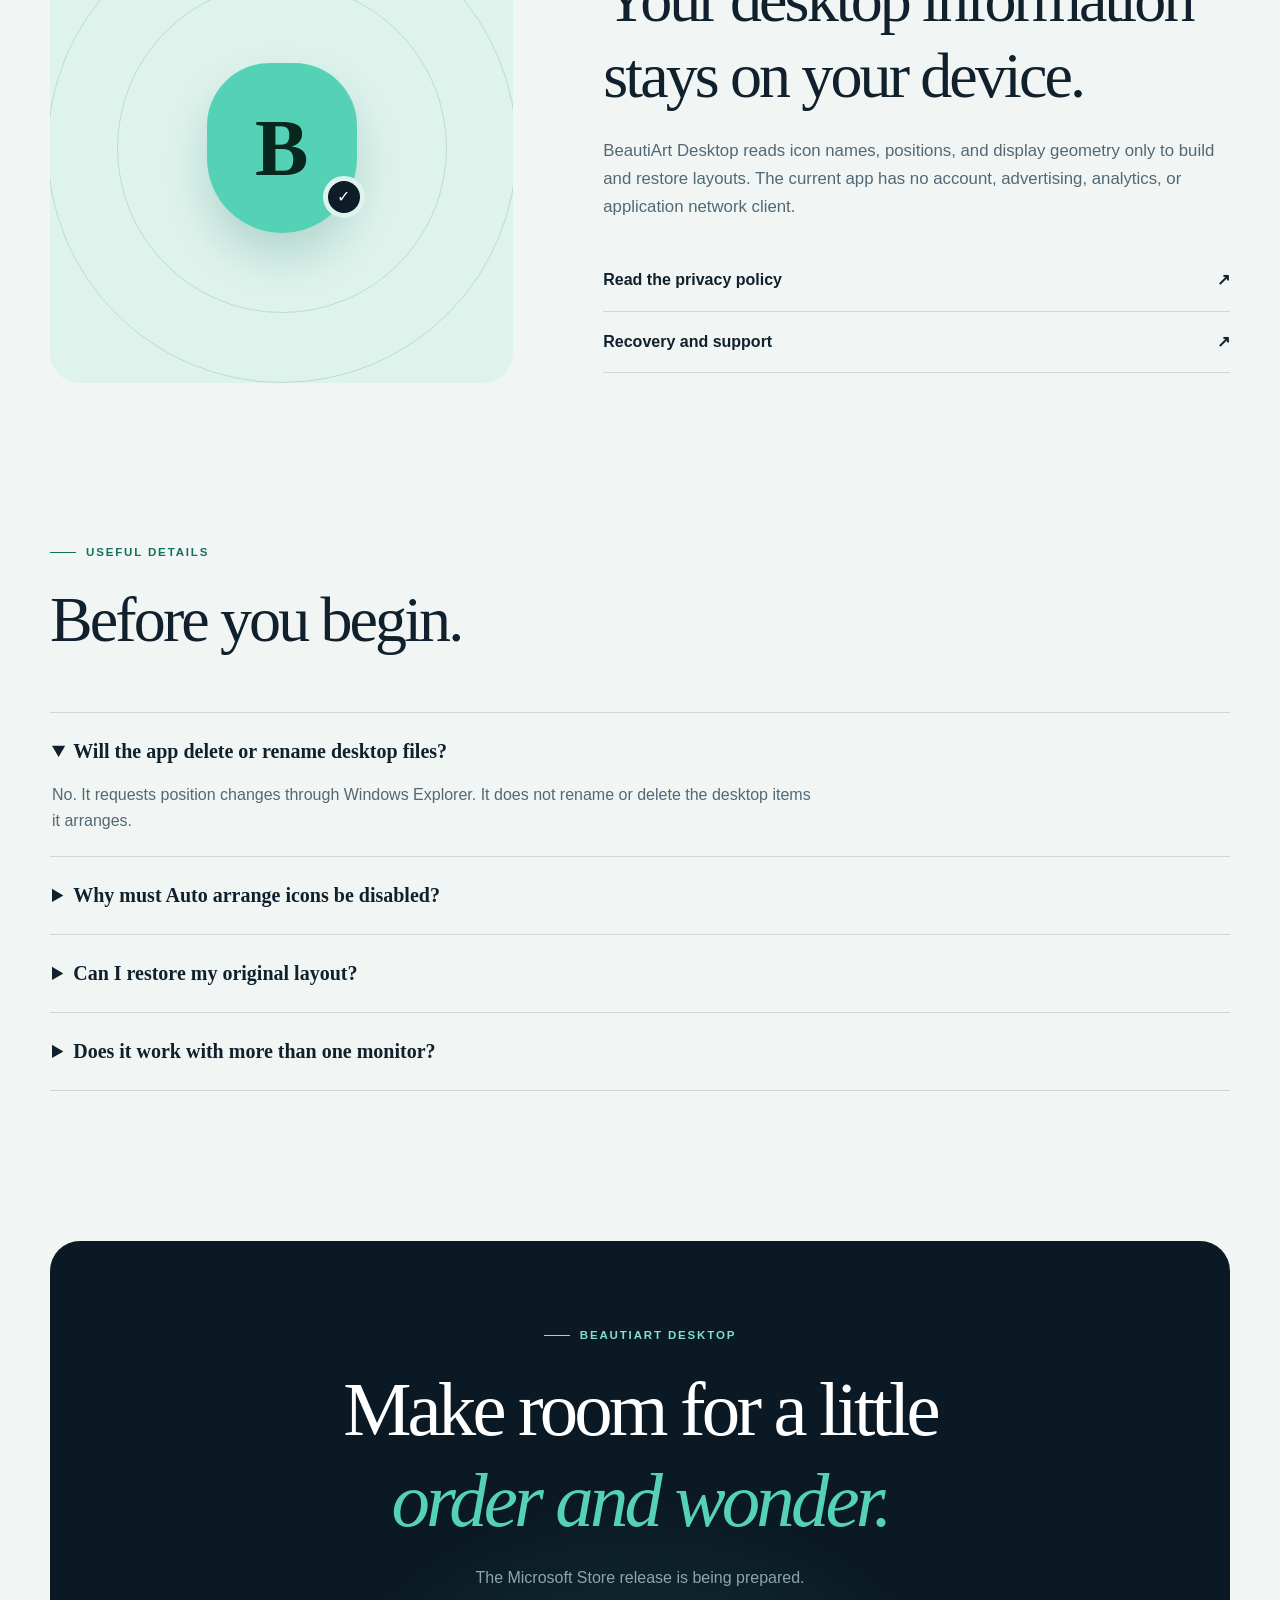
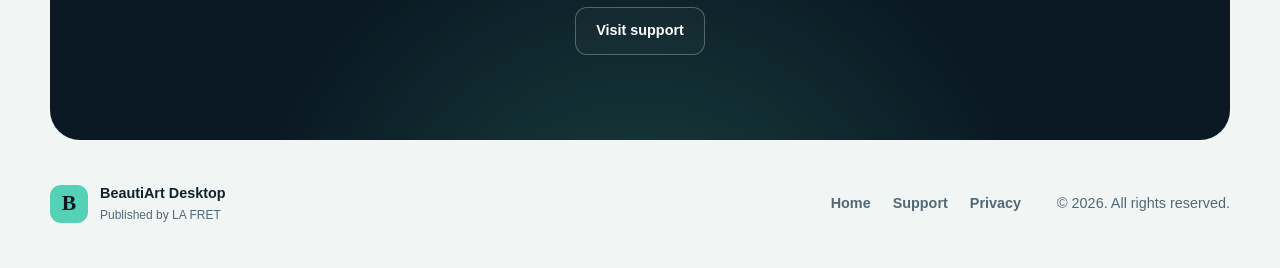
==== commit 0d385d2a: "Update after Clone" ====
--- a/index.html
+++ b/index.html
@@ -3,7 +3,7 @@
 <head>
   <meta charset="utf-8">
   <meta name="viewport" content="width=device-width, initial-scale=1">
-  <meta name="description" content="BeautiArt Desktop turns Windows desktop icons into geometric shapes, text, and custom visual layouts.">
+  <meta name="description" content="BeautiArt Desktop turns Windows desktop icons into geometric and decorative shapes, text, and custom visual layouts.">
   <meta name="theme-color" content="#081620">
   <meta property="og:type" content="website">
   <meta property="og:title" content="BeautiArt Desktop | Shape your desktop">
@@ -32,7 +32,7 @@
       <div class="hero-copy">
         <p class="eyebrow"><span></span> Windows desktop composition</p>
         <h1>Turn your desktop<br>into a <em>canvas.</em></h1>
-        <p class="hero-lede">Arrange everyday icons into circles, stars, letters, numbers, and words. Preview first, fine-tune visually, and restore your original layout when you are ready.</p>
+        <p class="hero-lede">Arrange everyday icons into circles, hearts, ribbons, letters, numbers, and words. Choose compact or expressive icon strokes, preview first, and restore your original layout when you are ready.</p>
         <div class="hero-actions">
           <a class="primary-button" href="#how-it-works">See how it works <span aria-hidden="true">&#8595;</span></a>
           <a class="secondary-button" href="support.html">Open support</a>
@@ -81,6 +81,7 @@
         <span><i class="square-shape"></i> Square</span>
         <span><i class="triangle-shape"></i> Triangle</span>
         <span><i class="star-shape">&#9733;</i> Star</span>
+        <span><i class="star-shape">&#9829;</i> Heart</span>
         <span><i class="letter-shape">A</i> A-Z</span>
         <span><i class="letter-shape">7</i> 0-9</span>
         <span><i class="path-shape">&#8767;</i> SVG</span>
@@ -97,7 +98,7 @@
         <article class="feature-card feature-card-large">
           <span class="feature-number">01</span>
           <h3>Words from the icons you already have</h3>
-          <p>Create compact letter and number layouts that adapt to icon count and available screen space. Unused icons stay aligned around the composition.</p>
+          <p>Create compact, paired, or bold letter and number layouts that adapt to icon count and available screen space. Unused icons stay aligned around the composition.</p>
           <div class="word-demo" aria-hidden="true">
             <span class="h-letter"></span><span class="e-letter"></span>
           </div>
@@ -116,7 +117,7 @@
         </article>
         <article class="feature-card feature-card-wide">
           <span class="feature-number">04</span>
-          <div><h3>From geometry to your own SVG paths</h3><p>Start with circles, squares, triangles, stars, and spirals, or sample supported SVG paths into icon coordinates.</p></div>
+          <div><h3>From geometry to decorative art</h3><p>Start with circles, stars, hearts, ribbons, butterflies, flowers, and crescents, or sample supported SVG paths into icon coordinates.</p></div>
           <div class="geometry-row" aria-hidden="true"><i class="circle-shape"></i><i class="square-shape"></i><i class="triangle-shape"></i><i class="star-shape">&#9733;</i><i class="path-line"></i></div>
         </article>
       </div>
@@ -130,7 +131,7 @@
       </div>
       <ol class="steps">
         <li><span>1</span><div><h3>Choose a composition</h3><p>Select a shape, character, word, or custom SVG and the display where it belongs.</p></div></li>
-        <li><span>2</span><div><h3>Preview and refine</h3><p>Adjust spacing, rotation, ordering, parking, and draggable design points.</p></div></li>
+        <li><span>2</span><div><h3>Preview and refine</h3><p>Choose an icon stroke, then adjust spacing, rotation, ordering, parking, and draggable design points.</p></div></li>
         <li><span>3</span><div><h3>Apply with a way back</h3><p>BeautiArt records recovery information before movement so the prior arrangement can be restored.</p></div></li>
       </ol>
     </section>
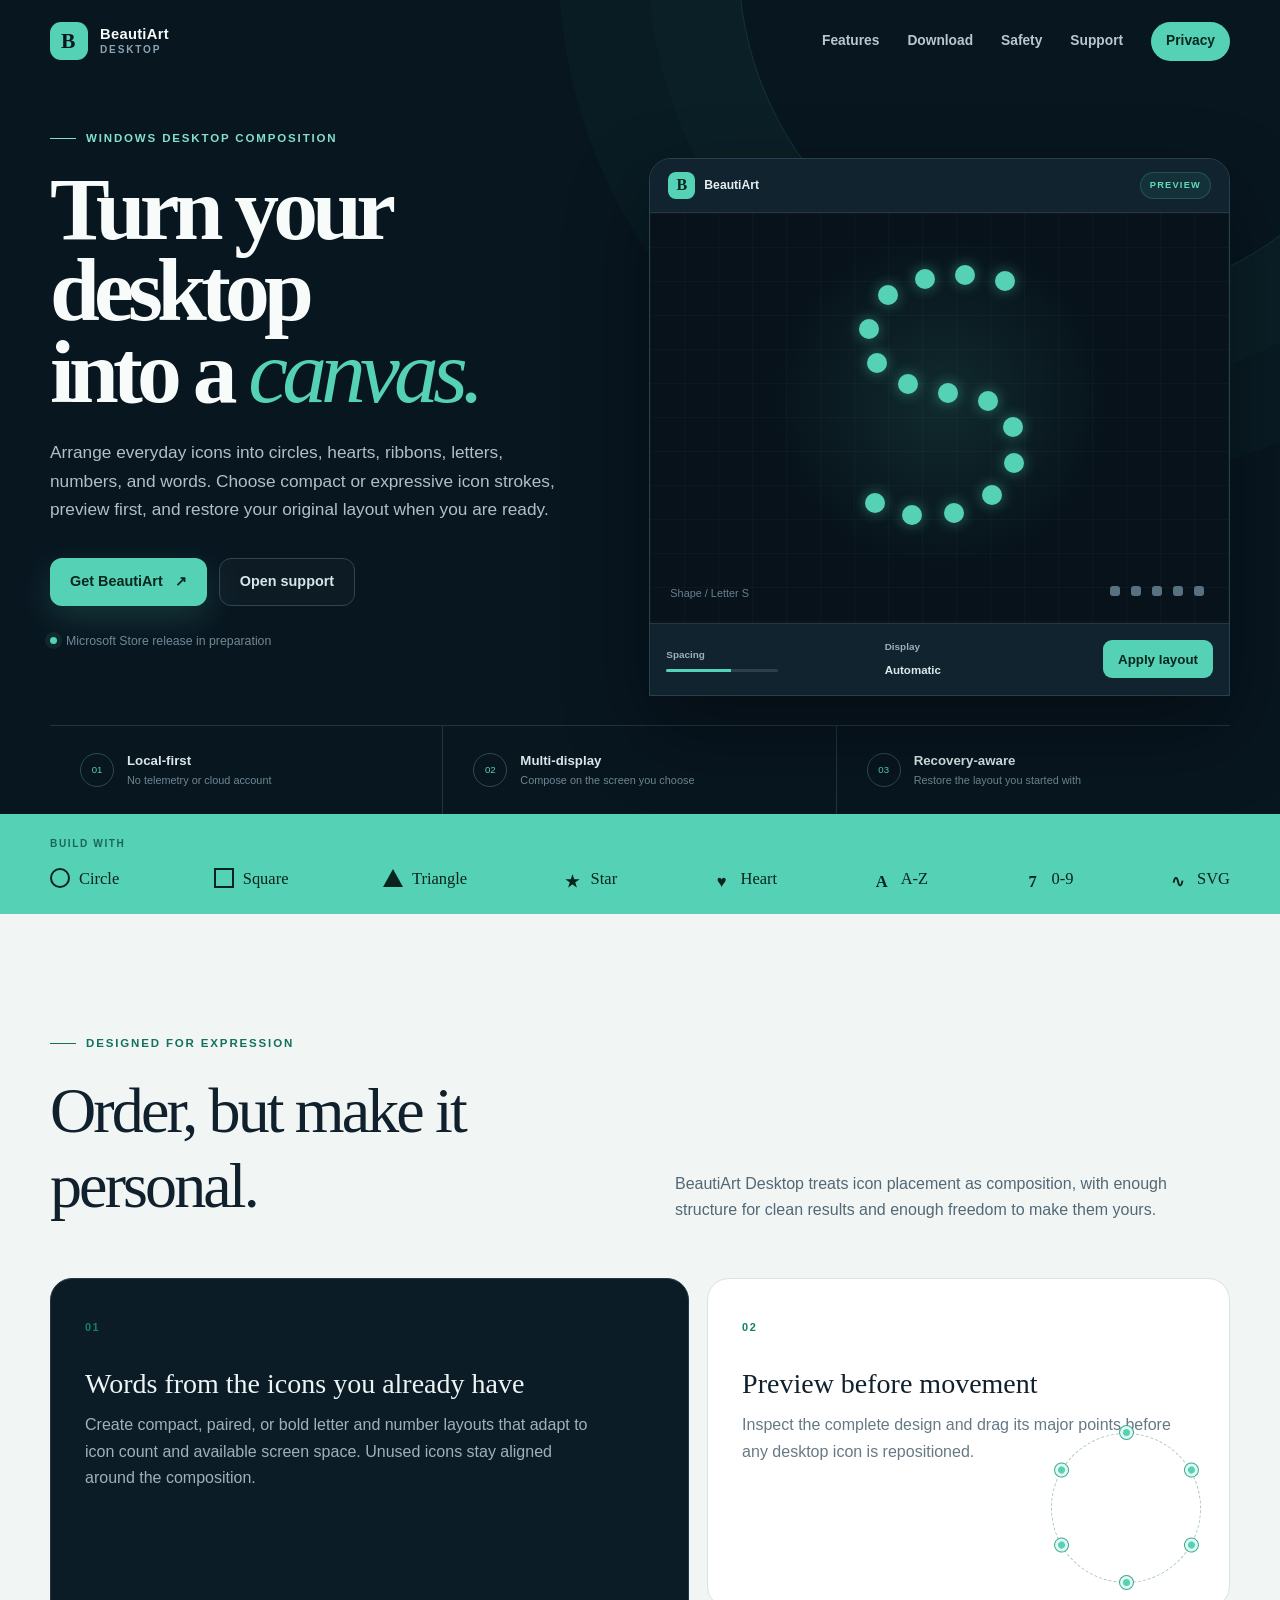
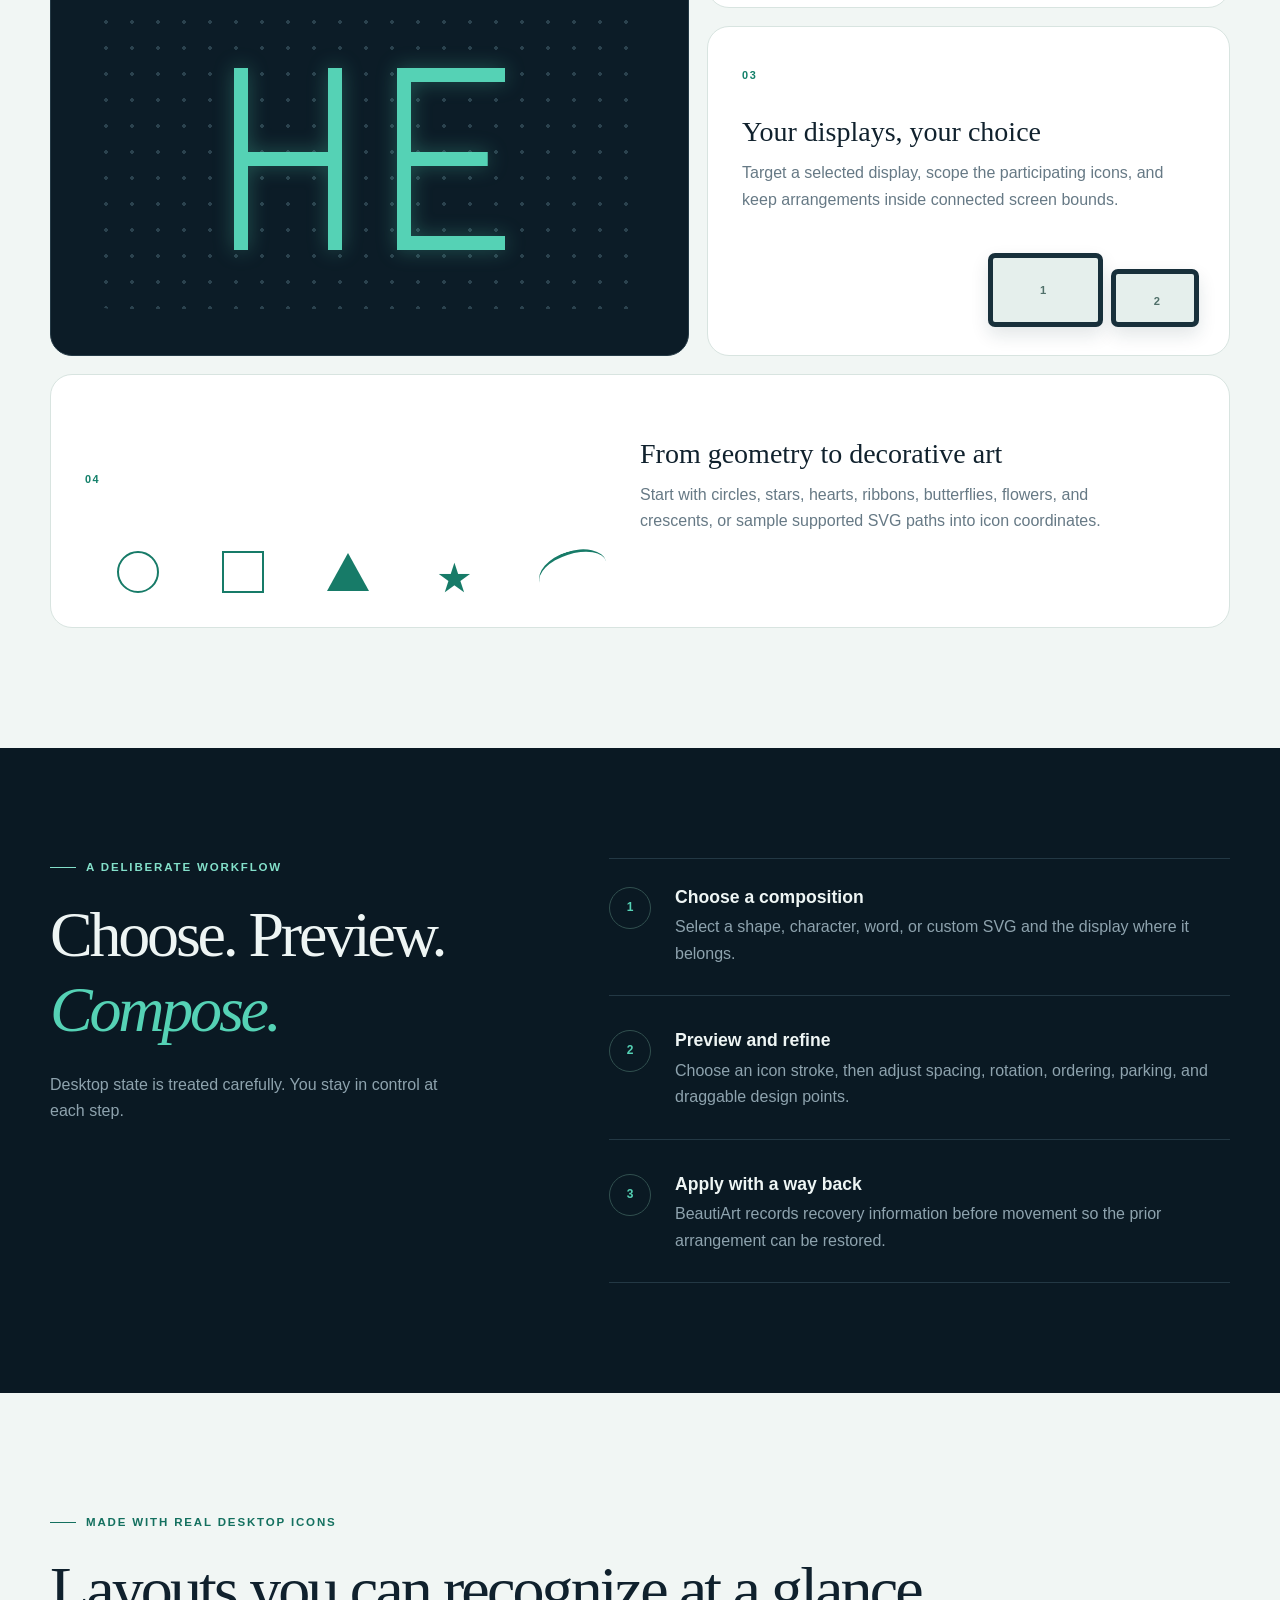
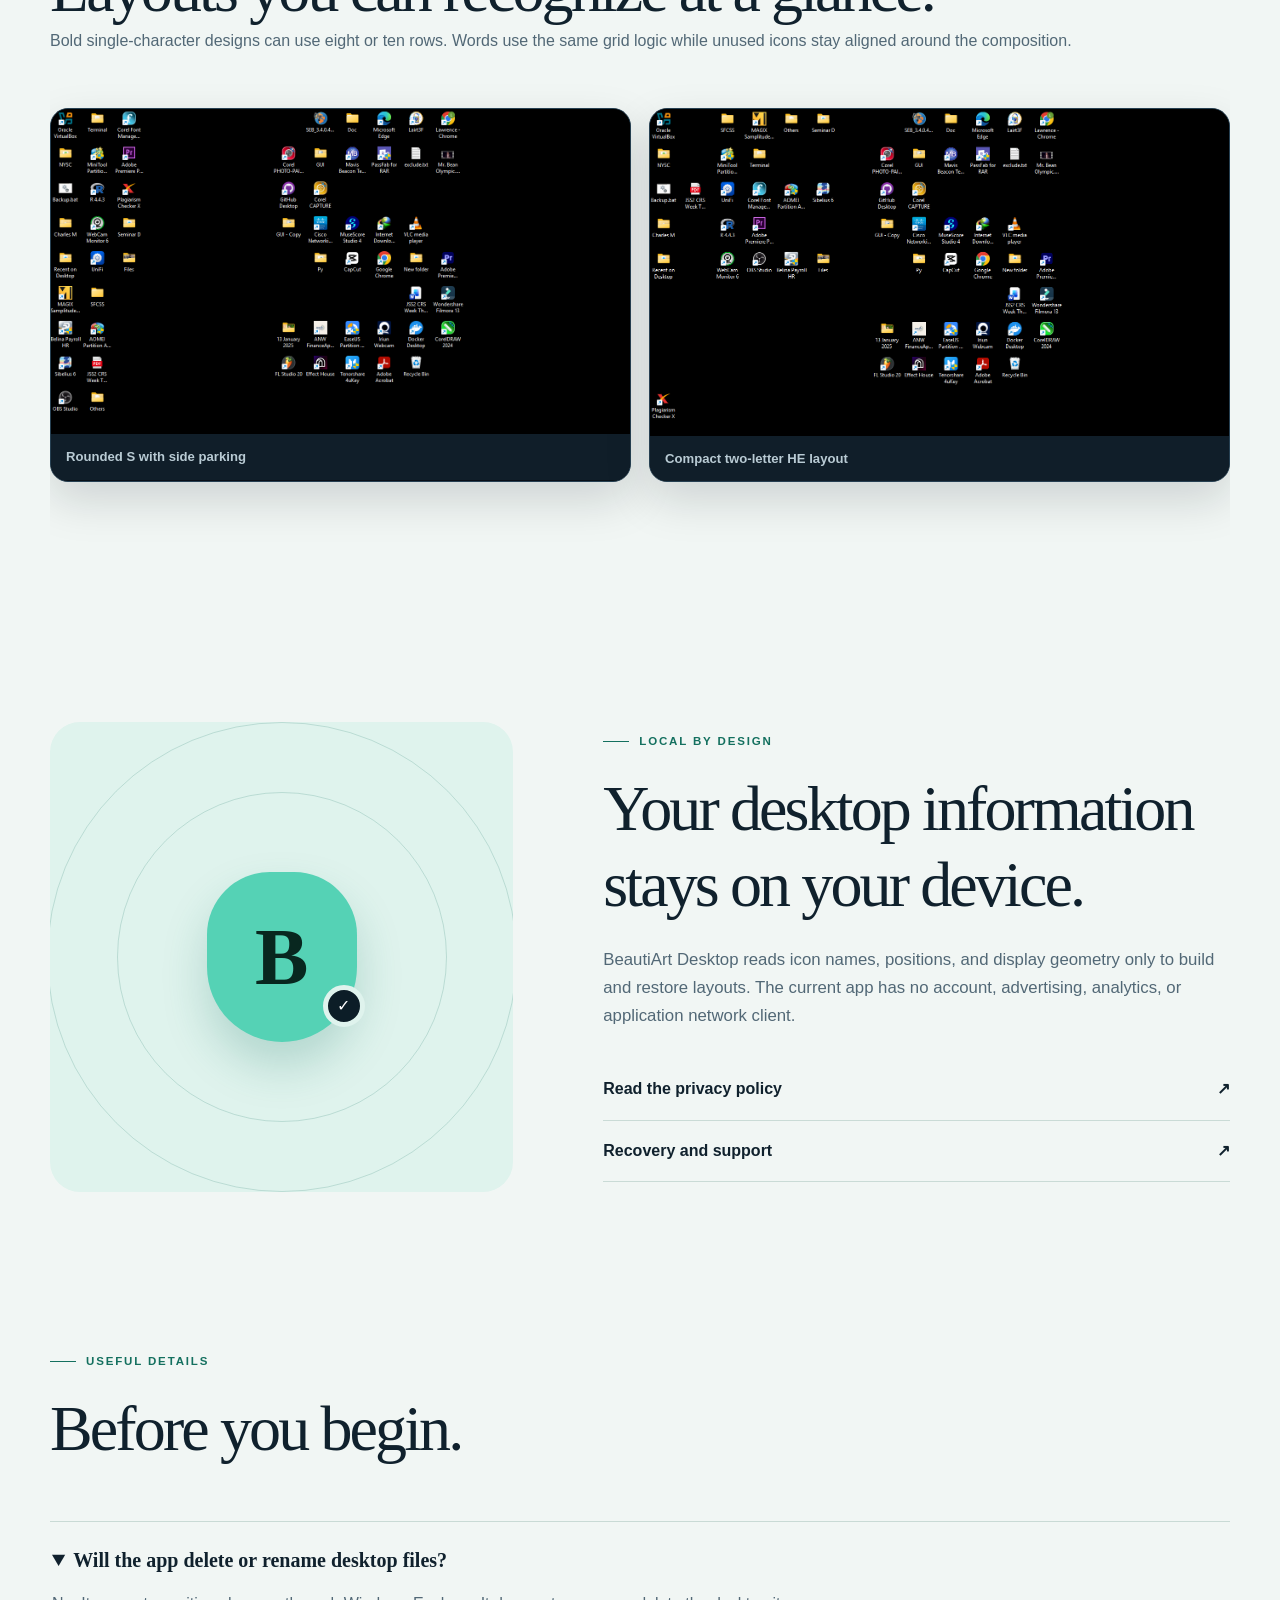
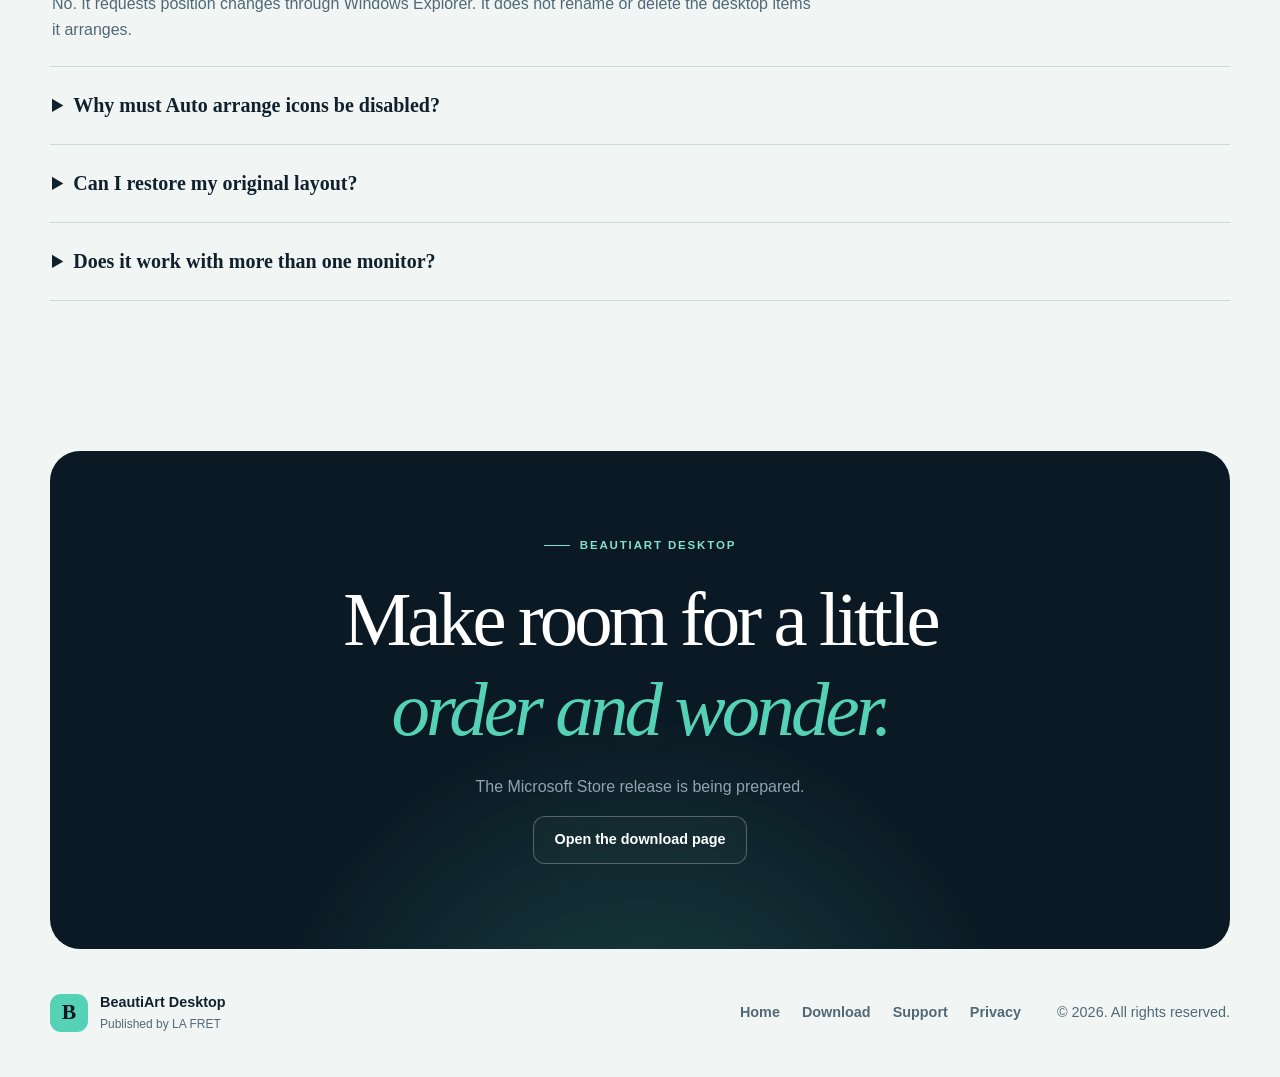
==== commit 11f6b1fb: "Update" ====
--- a/index.html
+++ b/index.html
@@ -22,6 +22,7 @@
       </a>
       <div class="nav-links">
         <a href="#features">Features</a>
+        <a href="download.html">Download</a>
         <a href="#safety">Safety</a>
         <a href="support.html">Support</a>
         <a class="nav-pill" href="privacy-policy.html">Privacy</a>
@@ -34,7 +35,7 @@
         <h1>Turn your desktop<br>into a <em>canvas.</em></h1>
         <p class="hero-lede">Arrange everyday icons into circles, hearts, ribbons, letters, numbers, and words. Choose compact or expressive icon strokes, preview first, and restore your original layout when you are ready.</p>
         <div class="hero-actions">
-          <a class="primary-button" href="#how-it-works">See how it works <span aria-hidden="true">&#8595;</span></a>
+          <a class="primary-button" href="download.html">Get BeautiArt <span aria-hidden="true">&#8599;</span></a>
           <a class="secondary-button" href="support.html">Open support</a>
         </div>
         <div class="availability"><span></span> Microsoft Store release in preparation</div>
@@ -136,6 +137,18 @@
       </ol>
     </section>
 
+    <section class="real-layouts landing-section" aria-labelledby="real-layouts-title">
+      <div class="section-heading compact">
+        <p class="eyebrow dark"><span></span> Made with real desktop icons</p>
+        <h2 id="real-layouts-title">Layouts you can recognize at a glance.</h2>
+        <p>Bold single-character designs can use eight or ten rows. Words use the same grid logic while unused icons stay aligned around the composition.</p>
+      </div>
+      <div class="real-layout-grid">
+        <figure><img src="sample-s.png" alt="Desktop icons arranged into the letter S" loading="lazy"><figcaption>Rounded S with side parking</figcaption></figure>
+        <figure><img src="sample-he.png" alt="Desktop icons arranged into the letters H and E" loading="lazy"><figcaption>Compact two-letter HE layout</figcaption></figure>
+      </div>
+    </section>
+
     <section class="safety-section landing-section" id="safety">
       <div class="safety-visual" aria-hidden="true">
         <div class="orbit orbit-one"></div><div class="orbit orbit-two"></div>
@@ -169,13 +182,13 @@
       <p class="eyebrow"><span></span> BeautiArt Desktop</p>
       <h2>Make room for a little<br><em>order and wonder.</em></h2>
       <p>The Microsoft Store release is being prepared.</p>
-      <a class="secondary-button light" href="support.html">Visit support</a>
+      <a class="secondary-button light" href="download.html">Open the download page</a>
     </section>
   </main>
 
   <footer class="site-footer">
     <div class="footer-brand"><span class="mark">B</span><div><strong>BeautiArt Desktop</strong><small>Published by LA FRET</small></div></div>
-    <div class="footer-links"><a href="index.html">Home</a><a href="support.html">Support</a><a href="privacy-policy.html">Privacy</a></div>
+    <div class="footer-links"><a href="index.html">Home</a><a href="download.html">Download</a><a href="support.html">Support</a><a href="privacy-policy.html">Privacy</a></div>
     <p>&copy; 2026. All rights reserved.</p>
   </footer>
 </body>
--- a/store-pages.css
+++ b/store-pages.css
@@ -370,3 +370,99 @@
 @media (prefers-reduced-motion: reduce) {
   *, *::before, *::after { scroll-behavior:auto!important; animation-duration:1ms!important; animation-iteration-count:1!important; transition-duration:1ms!important; }
 }
+/* Authentic layouts */
+.real-layouts { overflow: hidden; }
+.real-layout-grid {
+  display: grid;
+  grid-template-columns: repeat(2, minmax(0, 1fr));
+  gap: 18px;
+  margin-top: 28px;
+}
+.real-layout-grid figure, .download-shot, .download-gallery figure { margin: 0; }
+.real-layout-grid figure {
+  overflow: hidden;
+  background: #081018;
+  border: 1px solid #264052;
+  border-radius: 18px;
+  box-shadow: 0 18px 45px rgba(5, 19, 28, 0.15);
+}
+.real-layout-grid img, .download-shot img, .download-gallery img {
+  display: block;
+  width: 100%;
+  height: auto;
+}
+.real-layout-grid figcaption, .download-shot figcaption, .download-gallery figcaption {
+  padding: 12px 15px;
+  color: #b9cbd4;
+  background: #101e29;
+  font-size: 0.82rem;
+  font-weight: 700;
+}
+
+/* Download page */
+.download-page { background: #eef5f2; }
+.download-header {
+  min-height: 620px;
+  padding: 0 max(24px, calc((100vw - 1180px) / 2));
+  overflow: hidden;
+  background:
+    radial-gradient(circle at 82% 25%, rgba(83, 214, 181, 0.22), transparent 24rem),
+    linear-gradient(135deg, #07131d, #102737);
+}
+.download-header .site-nav { max-width: 1180px; margin: 0 auto; }
+.download-hero {
+  display: grid;
+  grid-template-columns: minmax(0, 0.9fr) minmax(420px, 1.1fr);
+  gap: clamp(36px, 7vw, 90px);
+  max-width: 1180px;
+  margin: 0 auto;
+  padding: 70px 0 84px;
+  align-items: center;
+}
+.download-hero h1 { margin: 15px 0 20px; font-size: clamp(2.8rem, 6vw, 5.2rem); }
+.download-hero h1 em { color: #53d6b5; font-weight: inherit; }
+.download-hero > div > p:not(.eyebrow):not(.store-pending) { max-width: 590px; color: #b9cbd4; font-size: 1.08rem; }
+.store-download-button {
+  display: inline-flex;
+  gap: 13px;
+  align-items: center;
+  margin-top: 18px;
+  padding: 12px 20px;
+  color: #081620;
+  background: #f7fbfa;
+  border-radius: 13px;
+  text-decoration: none;
+  box-shadow: 0 14px 35px rgba(0, 0, 0, 0.2);
+  transition: transform 180ms ease;
+}
+.store-download-button:hover { transform: translateY(-2px); }
+.store-download-button span:last-child { display: grid; line-height: 1.05; }
+.store-download-button small { font-size: 0.69rem; font-weight: 650; }
+.store-download-button strong { margin-top: 3px; font-size: 1.2rem; }
+.store-window { display: grid; grid-template-columns: repeat(2, 10px); gap: 2px; }
+.store-window i { width: 10px; height: 10px; background: #167d6b; }
+.store-pending { max-width: 480px; margin: 12px 0 0; color: #8fa7b4; font-size: 0.76rem; }
+.download-shot {
+  overflow: hidden;
+  border: 1px solid #345365;
+  border-radius: 22px;
+  box-shadow: 0 30px 80px rgba(0, 0, 0, 0.36);
+  transform: rotate(1.5deg);
+}
+.download-main { width: min(1120px, calc(100% - 40px)); max-width: none; padding: 70px 0; }
+.download-facts { display: grid; grid-template-columns: repeat(3, 1fr); gap: 18px; padding: 0; background: transparent; border: 0; box-shadow: none; }
+.download-facts article { padding: 28px; background: white; border: 1px solid var(--line); border-radius: 18px; }
+.download-facts article > span { color: var(--accent); font-family: Georgia, serif; font-size: 1.4rem; }
+.download-facts h2 { margin-top: 16px; }
+.requirements-panel, .download-gallery { display: grid; grid-template-columns: 1fr 1fr; gap: 55px; align-items: center; margin-top: 28px; padding: 42px; }
+.requirements-panel ul { margin: 0; padding-left: 22px; }
+.download-gallery figure { overflow: hidden; border-radius: 16px; }
+.download-gallery a { text-decoration: none; }
+
+@media (max-width: 820px) {
+  .real-layout-grid, .download-hero, .download-facts, .requirements-panel, .download-gallery { grid-template-columns: 1fr; }
+  .download-header { min-height: 0; }
+  .download-hero { padding-top: 45px; }
+  .download-shot { transform: none; }
+  .requirements-panel, .download-gallery { gap: 24px; padding: 28px; }
+}
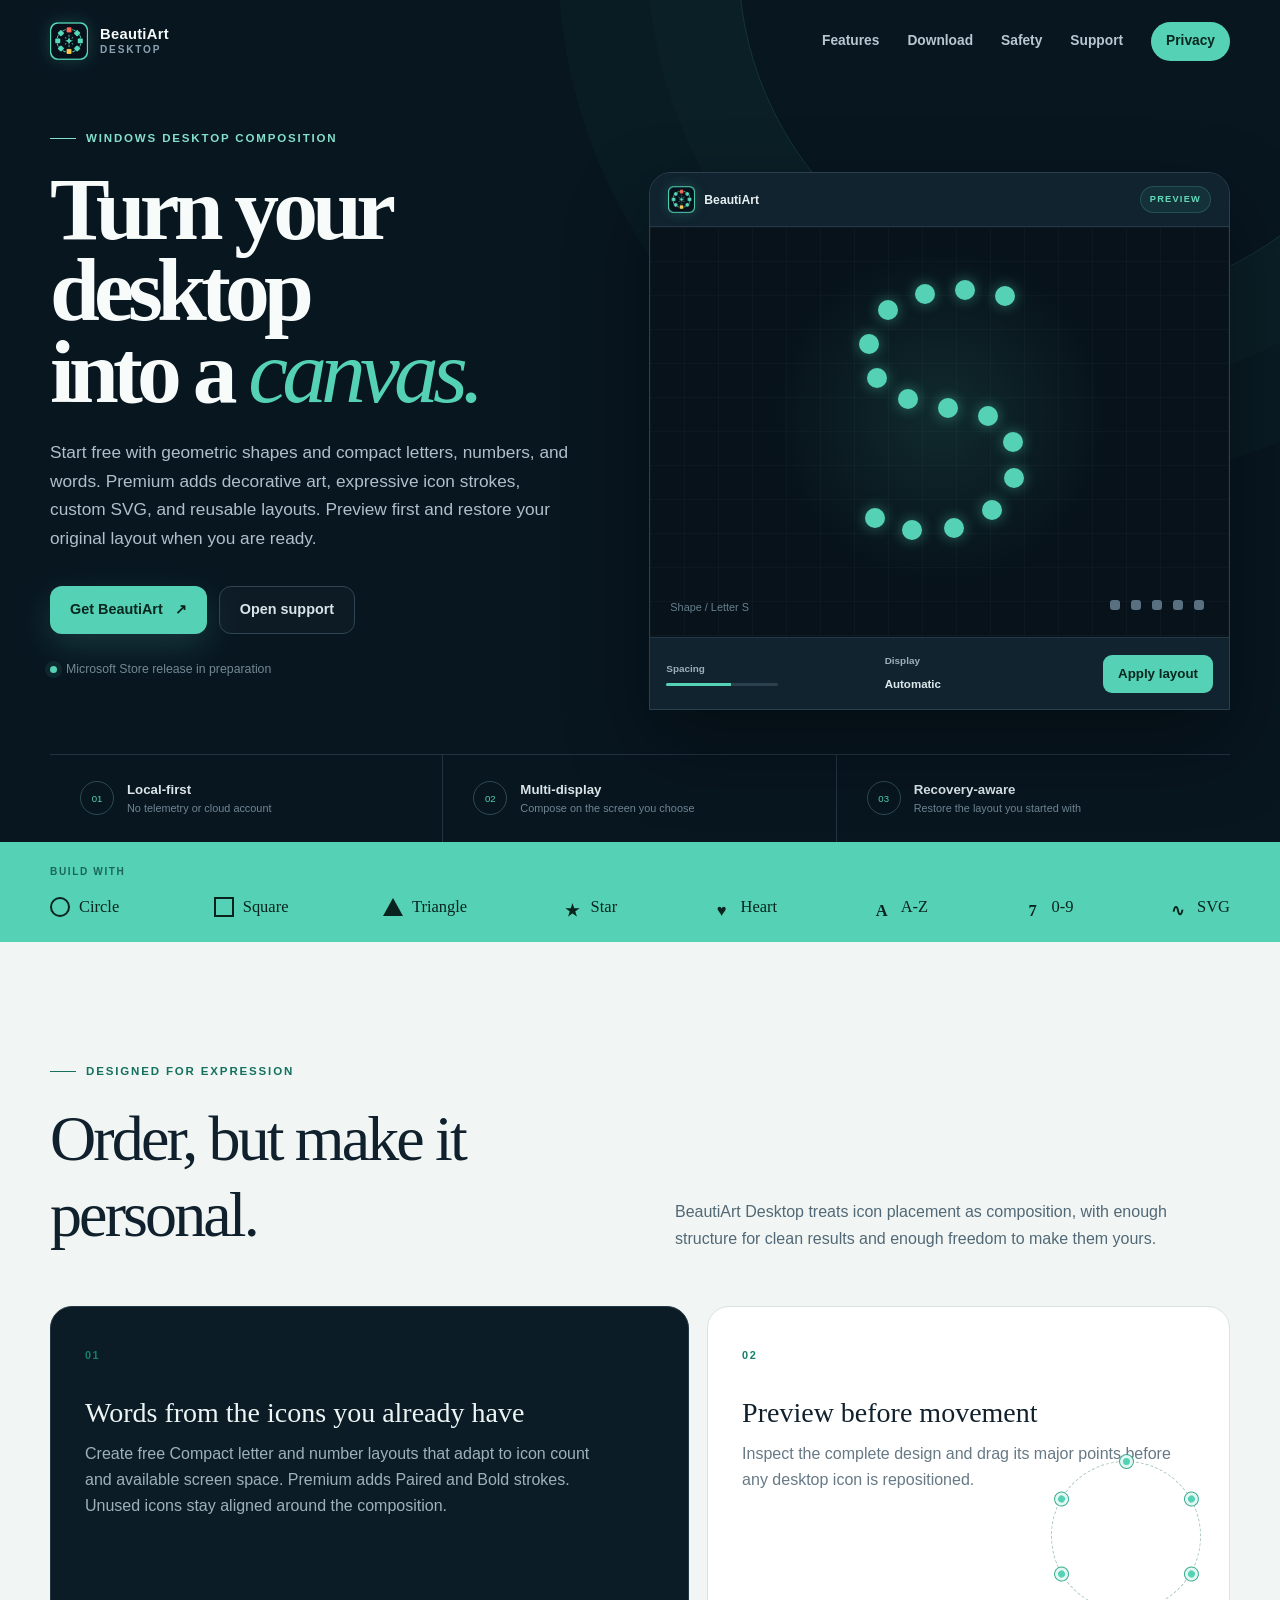
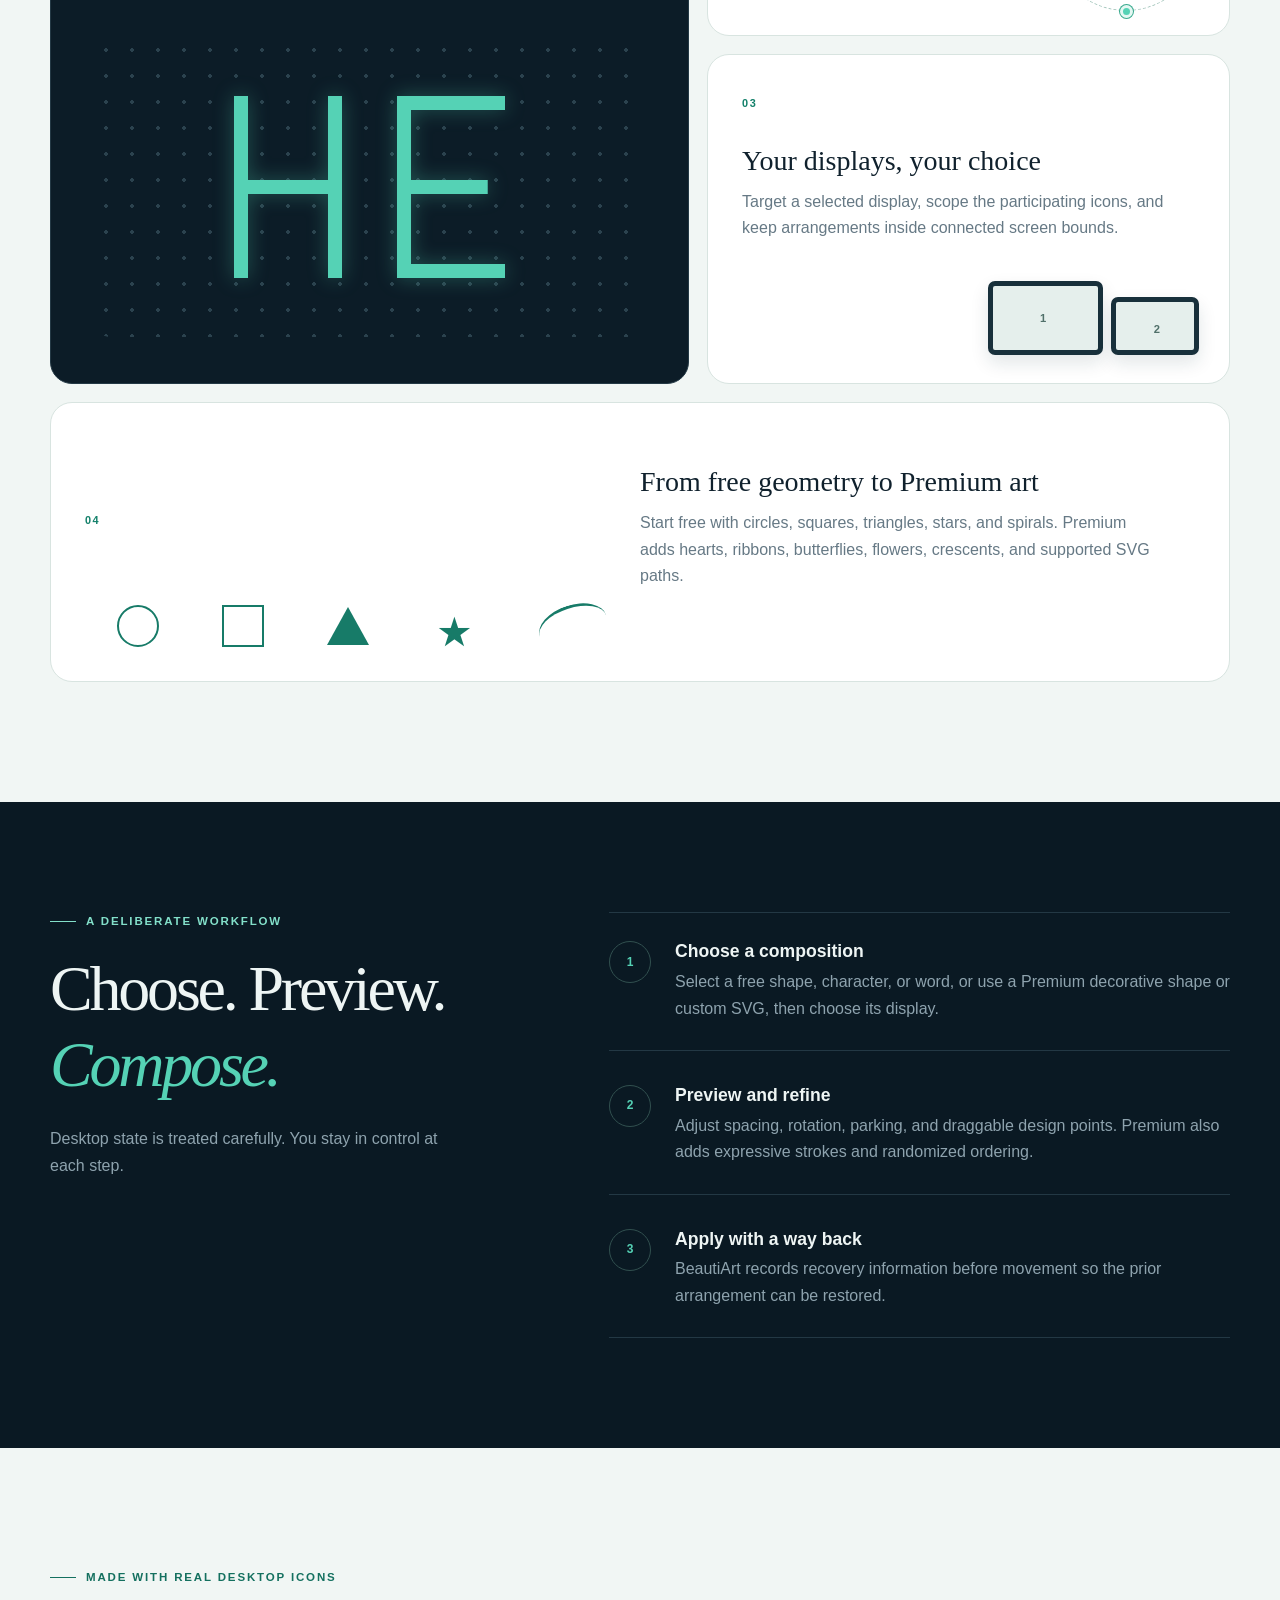
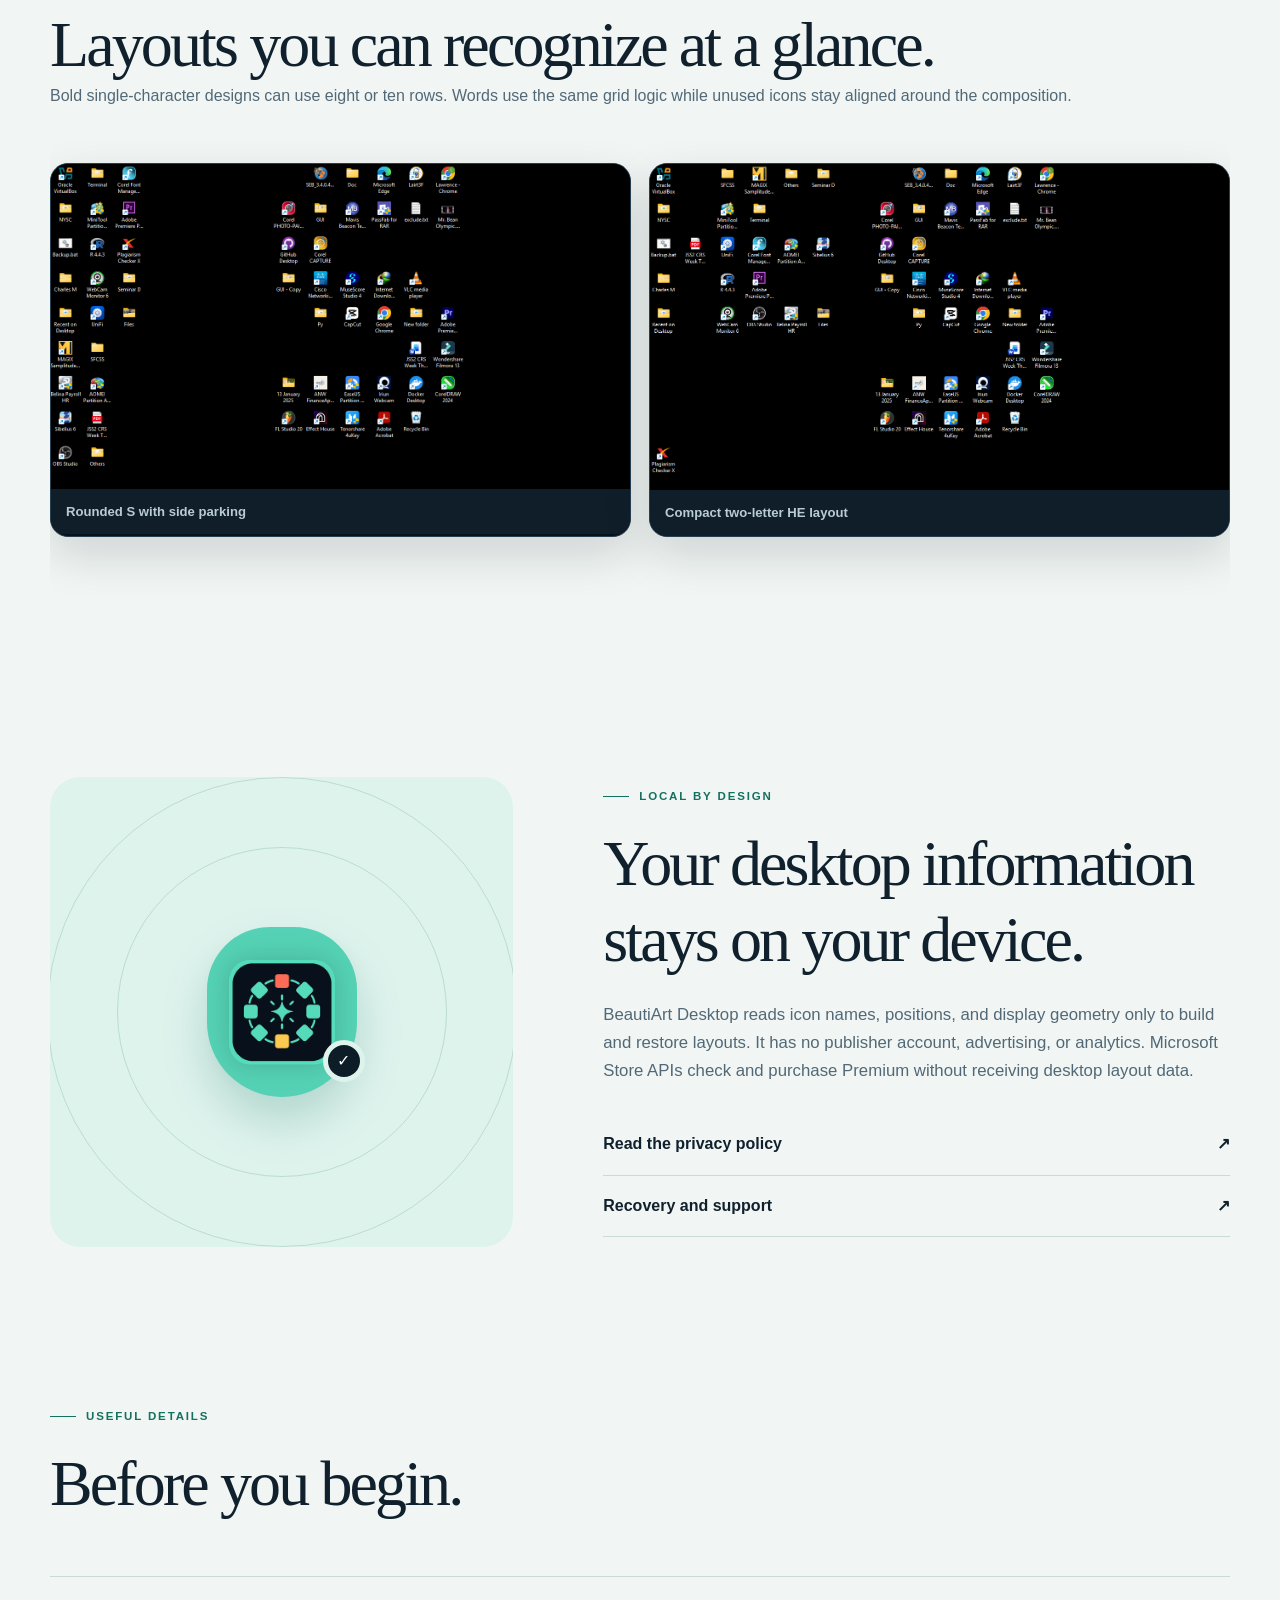
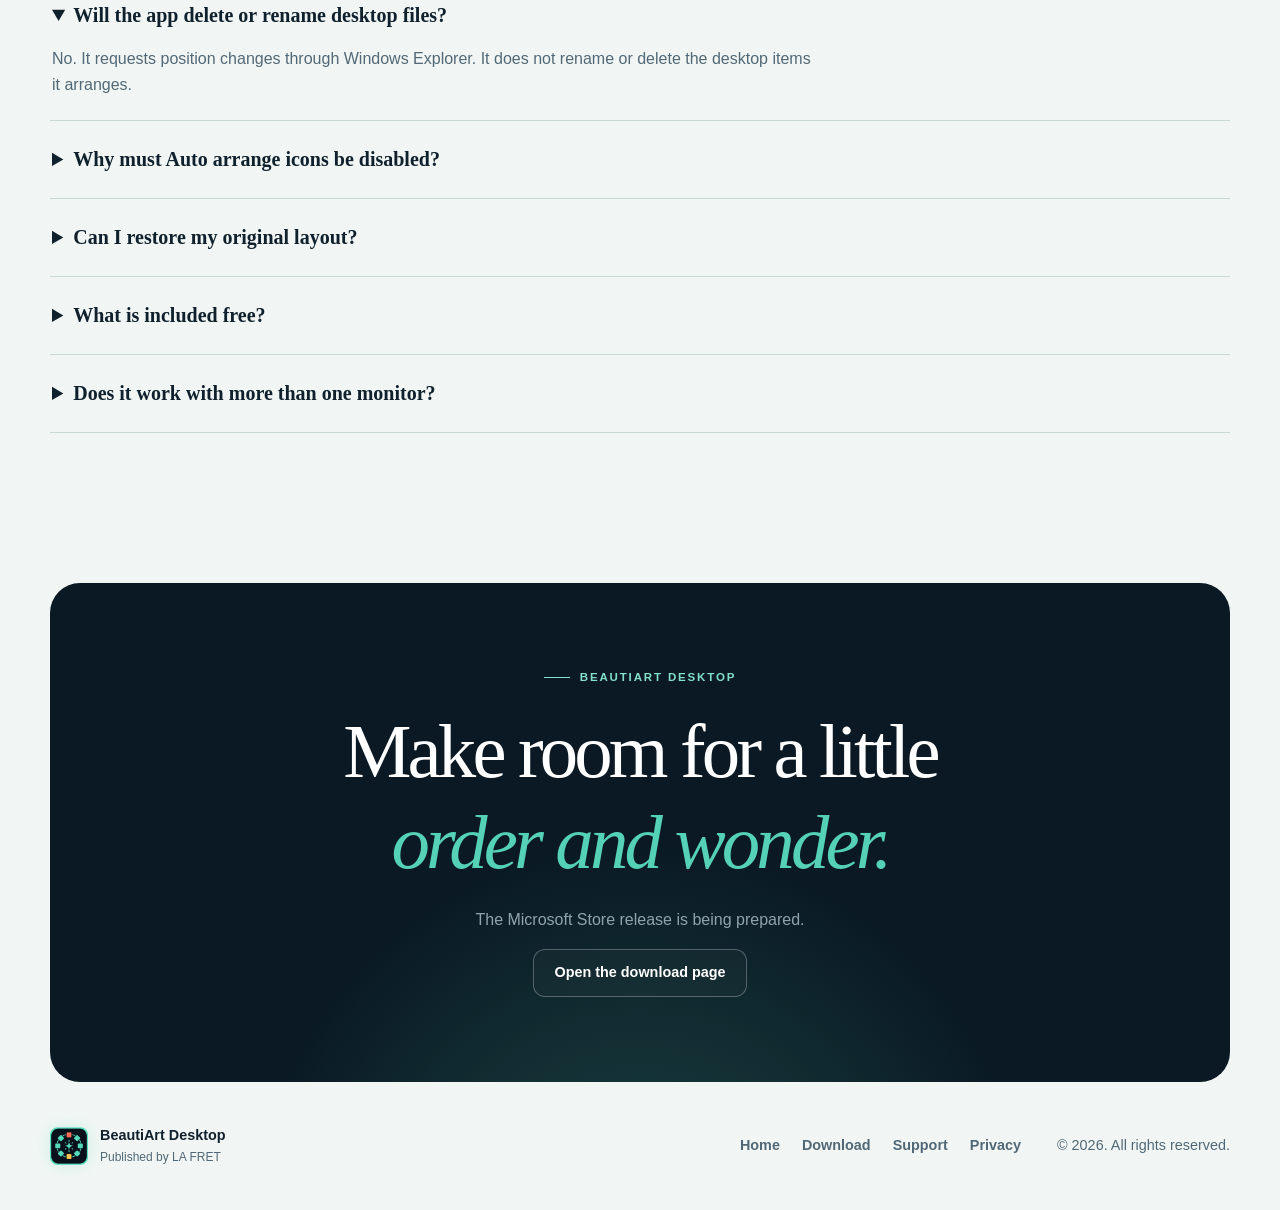
==== commit e52dd76f: "Update" ====
--- a/index.html
+++ b/index.html
@@ -17,7 +17,7 @@
   <header class="landing-header">
     <nav class="site-nav" aria-label="Primary navigation">
       <a class="brand brand-link" href="index.html" aria-label="BeautiArt Desktop home">
-        <span class="mark">B</span>
+        <span class="mark"><img src="brand-icon.png" alt="" aria-hidden="true"></span>
         <span><strong>BeautiArt</strong><small>Desktop</small></span>
       </a>
       <div class="nav-links">
@@ -33,7 +33,7 @@
       <div class="hero-copy">
         <p class="eyebrow"><span></span> Windows desktop composition</p>
         <h1>Turn your desktop<br>into a <em>canvas.</em></h1>
-        <p class="hero-lede">Arrange everyday icons into circles, hearts, ribbons, letters, numbers, and words. Choose compact or expressive icon strokes, preview first, and restore your original layout when you are ready.</p>
+        <p class="hero-lede">Start free with geometric shapes and compact letters, numbers, and words. Premium adds decorative art, expressive icon strokes, custom SVG, and reusable layouts. Preview first and restore your original layout when you are ready.</p>
         <div class="hero-actions">
           <a class="primary-button" href="download.html">Get BeautiArt <span aria-hidden="true">&#8599;</span></a>
           <a class="secondary-button" href="support.html">Open support</a>
@@ -43,7 +43,7 @@
 
       <div class="desktop-demo" aria-label="Illustration of desktop icons arranged into the letter S">
         <div class="demo-topbar">
-          <span class="demo-brand"><i>B</i> BeautiArt</span>
+          <span class="demo-brand"><img src="brand-icon.png" alt="" aria-hidden="true"> BeautiArt</span>
           <span class="demo-status">PREVIEW</span>
         </div>
         <div class="demo-screen">
@@ -99,7 +99,7 @@
         <article class="feature-card feature-card-large">
           <span class="feature-number">01</span>
           <h3>Words from the icons you already have</h3>
-          <p>Create compact, paired, or bold letter and number layouts that adapt to icon count and available screen space. Unused icons stay aligned around the composition.</p>
+          <p>Create free Compact letter and number layouts that adapt to icon count and available screen space. Premium adds Paired and Bold strokes. Unused icons stay aligned around the composition.</p>
           <div class="word-demo" aria-hidden="true">
             <span class="h-letter"></span><span class="e-letter"></span>
           </div>
@@ -118,7 +118,7 @@
         </article>
         <article class="feature-card feature-card-wide">
           <span class="feature-number">04</span>
-          <div><h3>From geometry to decorative art</h3><p>Start with circles, stars, hearts, ribbons, butterflies, flowers, and crescents, or sample supported SVG paths into icon coordinates.</p></div>
+          <div><h3>From free geometry to Premium art</h3><p>Start free with circles, squares, triangles, stars, and spirals. Premium adds hearts, ribbons, butterflies, flowers, crescents, and supported SVG paths.</p></div>
           <div class="geometry-row" aria-hidden="true"><i class="circle-shape"></i><i class="square-shape"></i><i class="triangle-shape"></i><i class="star-shape">&#9733;</i><i class="path-line"></i></div>
         </article>
       </div>
@@ -131,8 +131,8 @@
         <p>Desktop state is treated carefully. You stay in control at each step.</p>
       </div>
       <ol class="steps">
-        <li><span>1</span><div><h3>Choose a composition</h3><p>Select a shape, character, word, or custom SVG and the display where it belongs.</p></div></li>
-        <li><span>2</span><div><h3>Preview and refine</h3><p>Choose an icon stroke, then adjust spacing, rotation, ordering, parking, and draggable design points.</p></div></li>
+        <li><span>1</span><div><h3>Choose a composition</h3><p>Select a free shape, character, or word, or use a Premium decorative shape or custom SVG, then choose its display.</p></div></li>
+        <li><span>2</span><div><h3>Preview and refine</h3><p>Adjust spacing, rotation, parking, and draggable design points. Premium also adds expressive strokes and randomized ordering.</p></div></li>
         <li><span>3</span><div><h3>Apply with a way back</h3><p>BeautiArt records recovery information before movement so the prior arrangement can be restored.</p></div></li>
       </ol>
     </section>
@@ -152,12 +152,12 @@
     <section class="safety-section landing-section" id="safety">
       <div class="safety-visual" aria-hidden="true">
         <div class="orbit orbit-one"></div><div class="orbit orbit-two"></div>
-        <div class="shield"><span>B</span><i>&#10003;</i></div>
+        <div class="shield"><span><img src="brand-icon.png" alt="" aria-hidden="true"></span><i>&#10003;</i></div>
       </div>
       <div class="safety-copy">
         <p class="eyebrow dark"><span></span> Local by design</p>
         <h2>Your desktop information stays on your device.</h2>
-        <p>BeautiArt Desktop reads icon names, positions, and display geometry only to build and restore layouts. The current app has no account, advertising, analytics, or application network client.</p>
+        <p>BeautiArt Desktop reads icon names, positions, and display geometry only to build and restore layouts. It has no publisher account, advertising, or analytics. Microsoft Store APIs check and purchase Premium without receiving desktop layout data.</p>
         <div class="safety-links">
           <a href="privacy-policy.html">Read the privacy policy <span>&#8599;</span></a>
           <a href="support.html">Recovery and support <span>&#8599;</span></a>
@@ -174,6 +174,7 @@
         <details open><summary>Will the app delete or rename desktop files?</summary><p>No. It requests position changes through Windows Explorer. It does not rename or delete the desktop items it arranges.</p></details>
         <details><summary>Why must Auto arrange icons be disabled?</summary><p>Windows Explorer can override custom positions while Auto arrange is enabled. Align icons to grid may remain enabled.</p></details>
         <details><summary>Can I restore my original layout?</summary><p>Yes. Recovery data is prepared before the first Apply operation, and the app provides Restore and startup recovery choices.</p></details>
+        <details><summary>What is included free?</summary><p>Free includes five geometric shapes, Compact text and characters, display and placement controls, Preview, Apply, Restore, manual adjustment, hotkey, and recovery. A one-time durable Premium add-on unlocks decorative shapes, Paired/Bold strokes, SVG, randomization, and JSON layout tools.</p></details>
         <details><summary>Does it work with more than one monitor?</summary><p>BeautiArt detects connected displays and supports explicit display targeting. Final supported configurations will be listed in the Microsoft Store.</p></details>
       </div>
     </section>
@@ -187,7 +188,7 @@
   </main>
 
   <footer class="site-footer">
-    <div class="footer-brand"><span class="mark">B</span><div><strong>BeautiArt Desktop</strong><small>Published by LA FRET</small></div></div>
+    <div class="footer-brand"><span class="mark"><img src="brand-icon.png" alt="" aria-hidden="true"></span><div><strong>BeautiArt Desktop</strong><small>Published by LA FRET</small></div></div>
     <div class="footer-links"><a href="index.html">Home</a><a href="download.html">Download</a><a href="support.html">Support</a><a href="privacy-policy.html">Privacy</a></div>
     <p>&copy; 2026. All rights reserved.</p>
   </footer>
--- a/store-pages.css
+++ b/store-pages.css
@@ -54,16 +54,19 @@
 }
 
 .mark {
-  display: grid;
+  display: block;
   width: 38px;
   height: 38px;
-  place-items: center;
-  color: var(--navy);
-  background: #55d2b5;
+  flex: 0 0 auto;
   border-radius: 11px;
-  font-family: Georgia, serif;
-  font-size: 1.35rem;
-  font-weight: 700;
+  filter: drop-shadow(0 0 8px rgba(83, 214, 181, 0.22));
+}
+
+.mark img {
+  display: block;
+  width: 100%;
+  height: 100%;
+  object-fit: contain;
 }
 
 h1, h2, h3 { line-height: 1.18; }
@@ -215,7 +218,7 @@
 .desktop-demo { position: relative; z-index: 2; overflow: hidden; color: #e7eff2; background: #0d1d28; border: 1px solid #29404e; border-radius: 22px 22px 0 0; box-shadow: 0 34px 80px rgba(0,0,0,0.38); animation: rise-in 800ms 120ms ease both; }
 .demo-topbar { display: flex; height: 54px; padding: 0 18px; align-items: center; justify-content: space-between; border-bottom: 1px solid #243845; background: #10232f; }
 .demo-brand { display: flex; align-items: center; gap: 9px; font-size: 0.76rem; font-weight: 700; }
-.demo-brand i { display: grid; width: 27px; height: 27px; place-items: center; color: #08271f; background: #55d2b5; border-radius: 8px; font-family: Georgia, serif; font-size: 1rem; font-style: normal; }
+.demo-brand img { display:block; width:27px; height:27px; object-fit:contain; filter:drop-shadow(0 0 6px rgba(83,214,181,.22)); }
 .demo-status { padding: 5px 9px; color: #64dabb; background: rgba(83,214,181,0.08); border: 1px solid rgba(83,214,181,0.2); border-radius: 99px; font-size: 0.58rem; font-weight: 800; letter-spacing: 0.13em; }
 .demo-screen { position: relative; height: 410px; overflow: hidden; background-color: #07121a; background-image: linear-gradient(rgba(130,161,174,.045) 1px, transparent 1px), linear-gradient(90deg, rgba(130,161,174,.045) 1px, transparent 1px); background-size: 34px 34px; }
 .demo-glow { position: absolute; width: 370px; height: 370px; left: 50%; top: 46%; transform: translate(-50%,-50%); background: radial-gradient(circle, rgba(83,214,181,.12), transparent 66%); }
@@ -294,7 +297,8 @@
 .orbit { position:absolute; border:1px solid rgba(20,112,95,.18); border-radius:50%; }
 .orbit-one{width:330px;height:330px}.orbit-two{width:470px;height:470px}
 .shield { position:relative; display:grid; width:150px; height:170px; place-items:center; color:#08271f; background:#55d2b5; border-radius:72px 72px 86px 86px; box-shadow:0 24px 45px rgba(20,112,95,.22); }
-.shield span { font-family:Georgia,serif;font-size:5rem;font-weight:700; }
+.shield span { display:block; width:106px; height:106px; }
+.shield span img { display:block; width:100%; height:100%; object-fit:contain; filter:drop-shadow(0 0 12px rgba(8,39,31,.2)); }
 .shield i { position:absolute; display:grid; width:42px; height:42px; right:-8px; bottom:15px; place-items:center; color:#fff; background:#0c1d27; border:5px solid #dff3ed; border-radius:50%; font-style:normal; }
 .safety-copy h2 { margin:0 0 24px; font-family:Georgia,serif; font-size:clamp(2.7rem,5vw,4.5rem); font-weight:500; letter-spacing:-.045em; }
 .safety-copy > p:not(.eyebrow) { color:var(--muted); font-size:1.05rem; }
